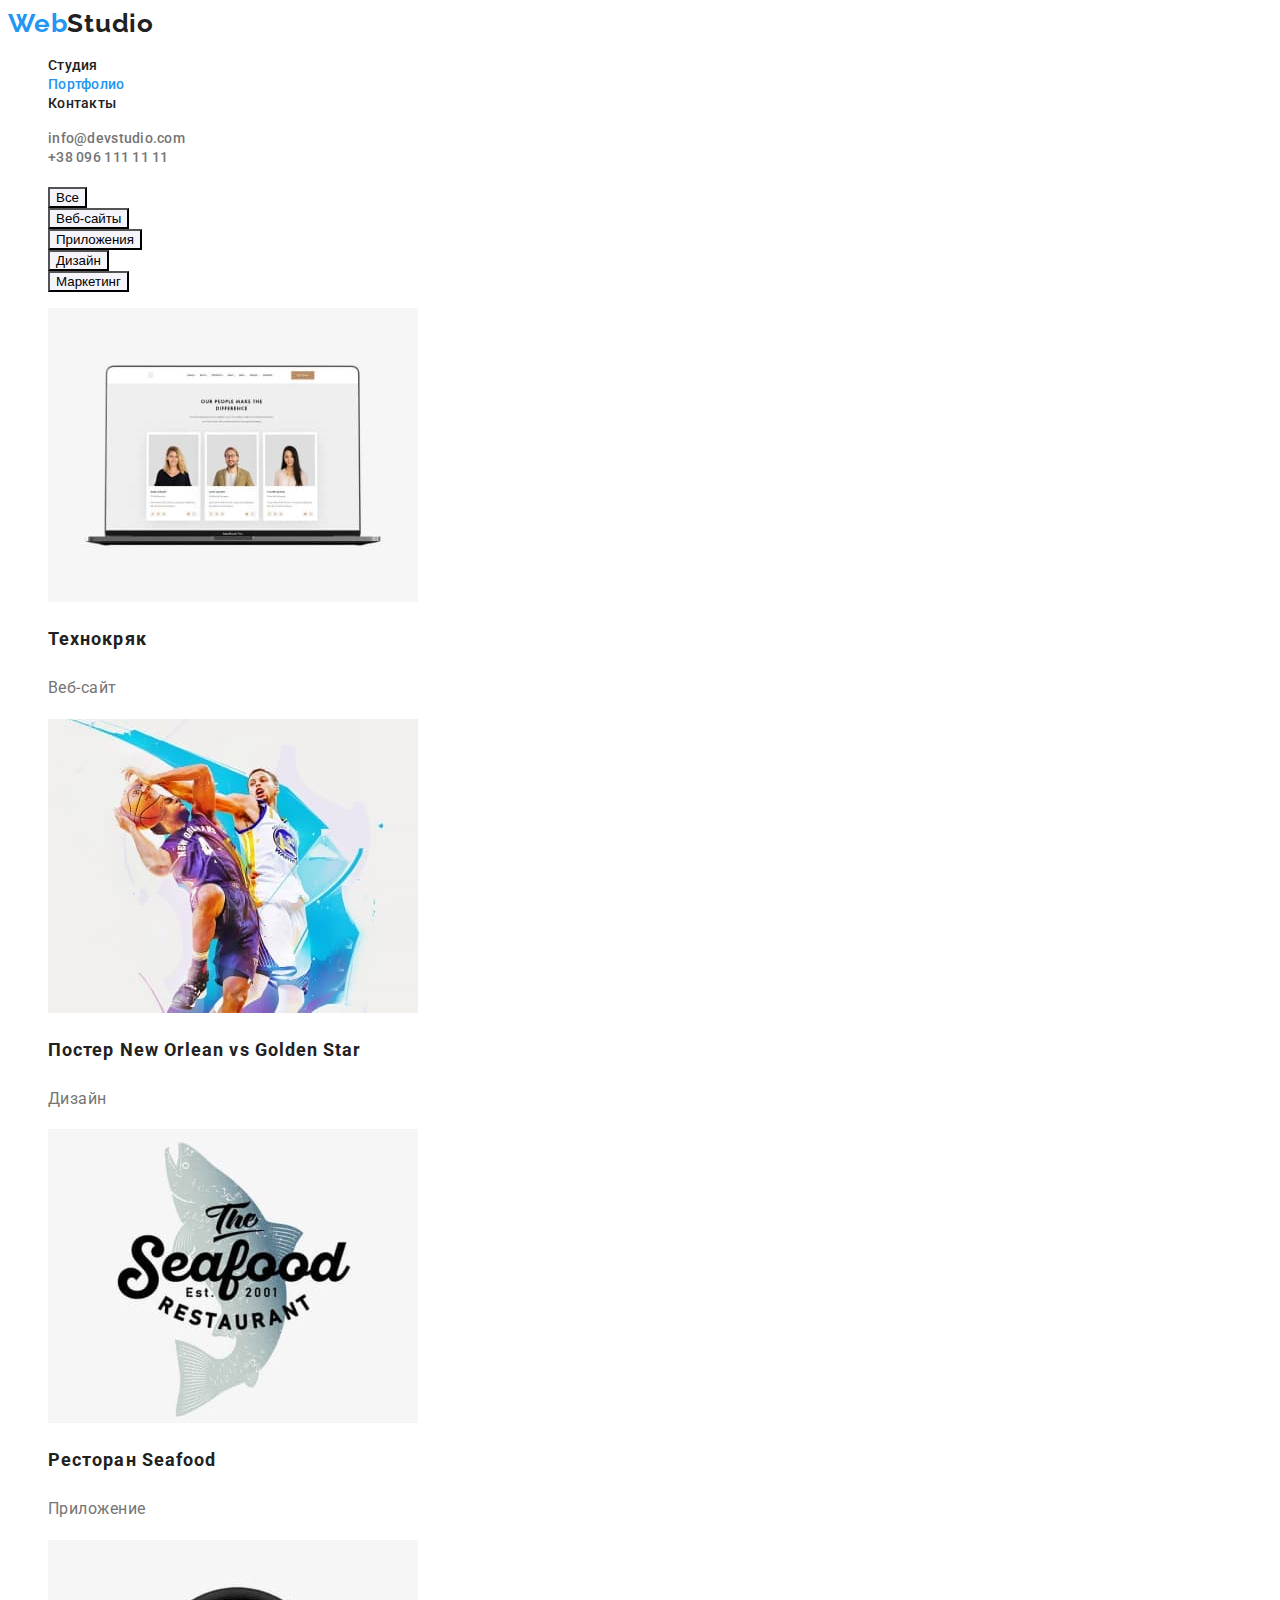
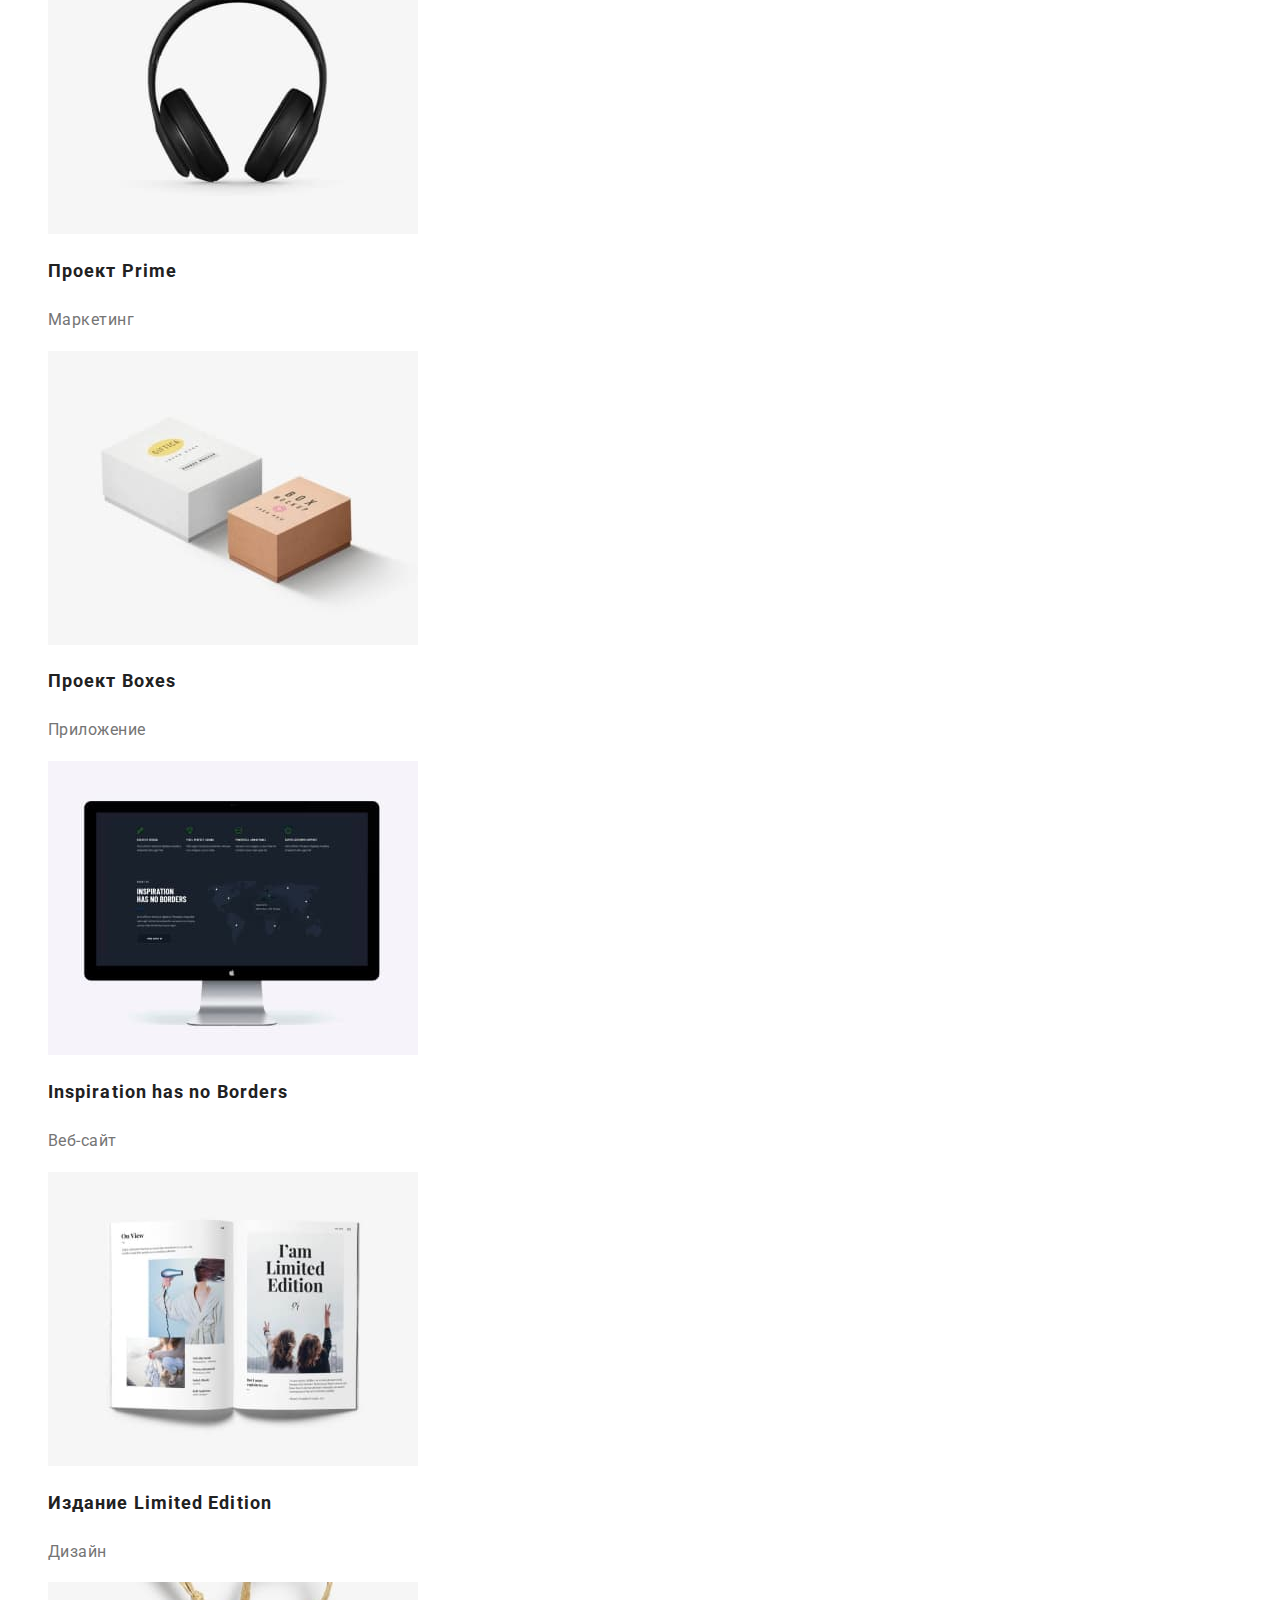
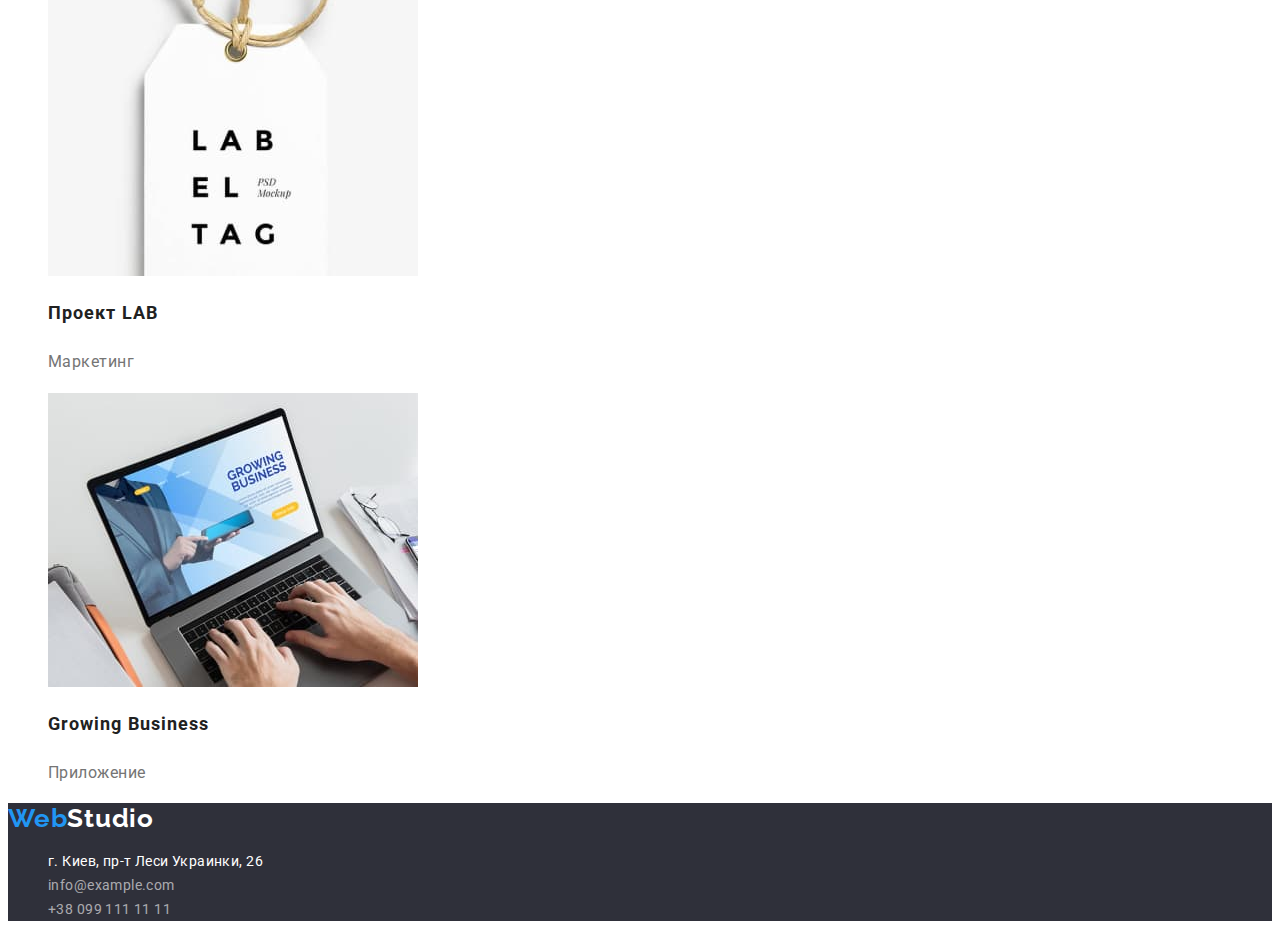
==== portfolio.html @ 6befe21d "1" ====
<!DOCTYPE html>
<html lang="ru">
  <head>
    <meta charset="UTF-8" />
    <meta http-equiv="X-UA-Compatible" content="IE=edge" />
    <meta name="viewport" content="width=device-width, initial-scale=1.0" />
    <link rel="preconnect" href="https://fonts.googleapis.com" />
    <link rel="preconnect" href="https://fonts.gstatic.com" crossorigin />
    <link
      href="https://fonts.googleapis.com/css2?family=Raleway:wght@700&family=Roboto:wght@400;500;700;900&display=swap"
      rel="stylesheet"
    />
    <title>WebStudio</title>
    <link rel="stylesheet" href="./CSS/styles.css "/>
    </head>
    <body>
    <!--Шапка-->
    <header class="header">
    <a class="header-logo" href="" lang="en">
    <span class="header-accent">Web</span>Studio</a>
    <nav class="header-nav">
    <ul class="header-list">
    <li class="heder-item">
    <a href="./index.html" class="header-link">Студия</a>
    </li>
    <li class="heder-item">
    <a href="" class="header-link current">Портфолио</a>
    </li>
    <li class="heder-item">
    <a href="" class="header-link">Контакты</a>
    </li>
    </ul>
    </nav>
    <ul class="header-list-contact">
    <li class="header-item-contact">
    <a class="heder-mail" href="mailto:info@devstudio.com">info@devstudio.com</a>
    </li>
    <li class="header-item-contact">
    <a class="header-tel" href="tel:+380961111111">+38 096 111 11 11</a>
    </li>
    </ul>
    </header>
    <main>
      <!--section портфолио-->
    <section class="filter">
    <h1 class="hidden"></h1>
    <ul class="filter-list">
    <li class="filte-item">
    <button type="button" class="filter-btn">Все</button>
    </li>
    <li class="filte-item">
    <button type="button" class="filter-btn">Веб-сайты</button>
    </li>
    <li class="filter-item">
    <button type="button" class="filter-btn">Приложения</button>
    </li>
    <li class="filte-item">
    <button type="button" class="filter-btn">Дизайн</button>
    </li>
    <li class="filte-item">
    <button type="button" class="filter-btn">Маркетинг</button>
    </li>
    </ul>
    <ul class="portfolio-list">
    <li class="portfolio-item">
    <img
        src="./images/img.1.jpg"
        alt="настройка сайта"
        width="370"
        height="294"/>
    <h2 class="portfolio-title">Технокряк</h2>
    <p class="portfolio-text">Веб-сайт</p>
    </li>
    <li class="portfolio-item">
    <img
        src="./images/img.2.jpg"
        alt="настройка сайта"
        width="370"
        height="294"/>
    <h2 class="portfolio-title">Постер New Orlean vs Golden Star</h2>
    <p class="portfolio-text">Дизайн</p>
    </li>
    <li class="portfolio-item">
    <img
        src="./images/img.3.jpg"
        alt="настройка сайта"
        width="370"
        height="294"/>
    <h2 class="portfolio-title">Ресторан Seafood</h2>
    <p class="portfolio-text">Приложение</p>
    </li>
    <li class="portfolio-item">
    <img
        src="./images/img.4.jpg"
        alt="настройка сайта"
        width="370"
        height="294"/>
    <h2 class="portfolio-title">Проект Prime</h2>
    <p class="portfolio-text">Маркетинг</p>
    </li>
    <li class="portfolio-item">
    <img
        src="./images/img.5.jpg"
        alt="настройка сайта"
        width="370"
        height="294"/>
    <h2 class="portfolio-title">Проект Boxes</h2>
    <p class="portfolio-text">Приложение</p>
    </li>
    <li class="portfolio-item">
    <img
        src="./images/img.6.jpg"
        alt="настройка сайта"
        width="370"
        height="294"/>
    <h2 class="portfolio-title">Inspiration has no Borders</h2>
    <p class="portfolio-text">Веб-сайт</p>
    </li>
    <li class="portfolio-item">
    <img
        src="./images/img.7.jpg"
        alt="настройка сайта"
        width="370"
        height="294"/>
    <h2 class="portfolio-title">Издание Limited Edition</h2>
    <p class="portfolio-text">Дизайн</p>
    </li>
    <li class="portfolio-item">
    <img
        src="./images/img.8.jpg"
        alt="настройка сайта"
        width="370"
        height="294"/>
    <h2 class="portfolio-title">Проект LAB</h2>
    <p class="portfolio-text">Маркетинг</p>
    </li>
    <li class="portfolio-item">
    <img
        src="./images/img.9.jpg"
        alt="настройка сайта"
        width="370"
        height="294"/>
    <h2 class="portfolio-title">Growing Business</h2>
    <p class="portfolio-text">Приложение</p>
    </li>
    </ul>
    </section>
    </main>
    <!--адрес-->
    <footer class="footer">
    <a class="footer-logo" href="" lang="en">
    <span class="footer-accent">Web</span>Studio</a>
    <address class="address">
    <ul class="address-list">
    <li class="address-item">
    <a class="address-maps" href="https://goo.gl/maps/qdyA5LfLvFDguQMc7">г. Киев, пр-т Леси Украинки, 26</a>
    </li>
    <li class="address-item">
    <a class="address-mail" href="mailto:info@example.com">info@example.com</a>
    </li>
    <li class="address-item">
    <a class="address-tel" href="tel:+380991111111">+38 099 111 11 11</a>
    </li>
    </ul>
    </address>
    </footer>
    </body>
    </html>
---- CSS/styles.css ----
:root {
 --firste-title-color: #212121;
 --second-title-color: #757575;
 --other-color: #FFFFFF;
 --accent-color: #2196F3;
 }
 body{
 color: var(--firste-title-color);
font-family: 'Roboto', sans-serif; 
}
.header-list{
list-style: none;
}
.header{
 background-color: var(--other-color);
}
.header-accent{
color: var(--accent-color);
}
.header-logo{   
text-decoration: none;   
font-family:'Raleway';
font-weight: 700;
font-size: 26px;
line-height:1.19 ;
letter-spacing: 0.03em; 
color: var(--firste-title-color);
}
.header-link {
text-decoration: none;  
font-weight: 500;
font-size: 14px;
line-height: 1.14;
letter-spacing: 0.02em;
color: var(--firste-title-color)
}
.header-link:hover,
.header-link:focus{
color: var(--accent-color)
}
.current{
 color: var(--accent-color)
}
.header-list-contact{
list-style: none;
}

.heder-mail:hover,
.heder-mail:focus{
 color: var(--accent-color)
}

.heder-mail{
list-style: none;
text-decoration: none;
font-weight: 500;
font-size: 14px;
line-height: 1.14;
letter-spacing: 0.02em;
color: var(--second-title-color)
}

.header-tel:hover,
.header-tel:focus{
 color:var(--accent-color)
}

.header-tel{
text-decoration: none; 
font-weight: 500;
font-size: 14px;
line-height: 1.14;
letter-spacing: 0.02em;
color: var(--second-title-color)
}

.hero{
background: #2F303A;
}

.hero-title{
font-weight: 900;
font-size: 44px;
line-height: 1.36;
letter-spacing: 0.06em;
text-align: center;
color: var(--other-color)
}
 
.hero-btn{
 cursor: pointer;
 background: var(--accent-color);
 font-weight: 700;
 font-size: 16px;
 line-height: 1.87;
 letter-spacing: 0.06em;
 color: var(--other-color)
}

.features-list{
 list-style: none;
}

.features-subtitle{  
 font-weight: 700;
 font-size: 14px;
 line-height: 1.14;
 letter-spacing: 0.03em;
 color: var(--firste-title-color)
}

.features-text{
font-size: 14px;
line-height: 1.7;
letter-spacing: 0.03em;
color: var(--second-title-color) 
}

.services-list{
list-style: none;  
}

.services-title{
font-weight: 700;
font-size: 36px;
line-height: 1.16;
letter-spacing: 0.03em;
color: var(--firste-title-color)  
}

.personnel-list{
list-style: none;
}
.personnel{
background-color: var(--other-color);
border: solid var(--border-color);
border-width: 0 0 1px 0;
margin-right: auto;
margin-left: auto;
}
   
.personnel-title{
font-weight: 700;
font-size: 36px;
line-height: 1.16;
letter-spacing: 0.03em;
text-align: center;
color: var(--firste-title-color)
    
}
.personnel-subtitle{
font-weight: 500;
font-size: 16px;
line-height: 1.18;
letter-spacing: 0.03em;
text-align: center;
color: var(--firste-title-color)
    
}
.personnel-text{
font-size: 16px;
line-height: 1.18;
letter-spacing: 0.03em;
text-align: center;
color: var(--second-title-color)
}

.filter-list{
list-style: none;
}
 
.filter-link{  
font-weight: 500;
font-size: 16px;
line-height: 1.6;
letter-spacing: 0.03em;
text-align: center;
color: var(--firste-title-color)
}

.filter-btn{
background-color:#F5F4FA ;
cursor: pointer;
}

.filter-btn:hover,
.filter-btn:focus{
background-color: var(--accent-color);
color:#F5F4FA
}

.portfolio-list{
list-style: none;  
}

.portfolio-title{
font-weight: 700;
font-size: 18px;
line-height: 2;
letter-spacing: 0.06em;
color: var(--firste-title-color)  
}

.portfolio-text{
 font-size: 16px;
 line-height: 1.85;
 letter-spacing: 0.03em;
 color: var(--second-title-color)
}

.footer{
background-color: #2F303A;
}

.footer-logo{
text-decoration: none;
font-family:'Raleway';
font-weight: 700;
font-size: 26px;
line-height:1.19 ;
letter-spacing:0.03em; 
color: var(--other-color) ;
}

.footer-accent{
color: var(--accent-color);
}

.address{
font-style: normal;
}
.address-list{
list-style: none;
}
.address-maps{
text-decoration: none;
font-size: 14px;
line-height: 1.7;
letter-spacing: 0.03em;
color: var(--other-color)
}
.address-maps:hover,
.address-maps:focus {
color: var(--accent-color)
}
.address-mail{
text-decoration: none;
font-size: 14px;
line-height: 1.7;
letter-spacing: 0.03em;
color: #FFFFFF99;
}
.address-mail:hover,
.address-mail:focus {
color: var(--accent-color)
}
.address-tel:hover,
.address-tel:focus {
color: var(--accent-color)
}
.address-tel{
text-decoration: none;
font-size: 14px;
line-height: 1.7;
letter-spacing: 0.03em;
color: #FFFFFF99;
}
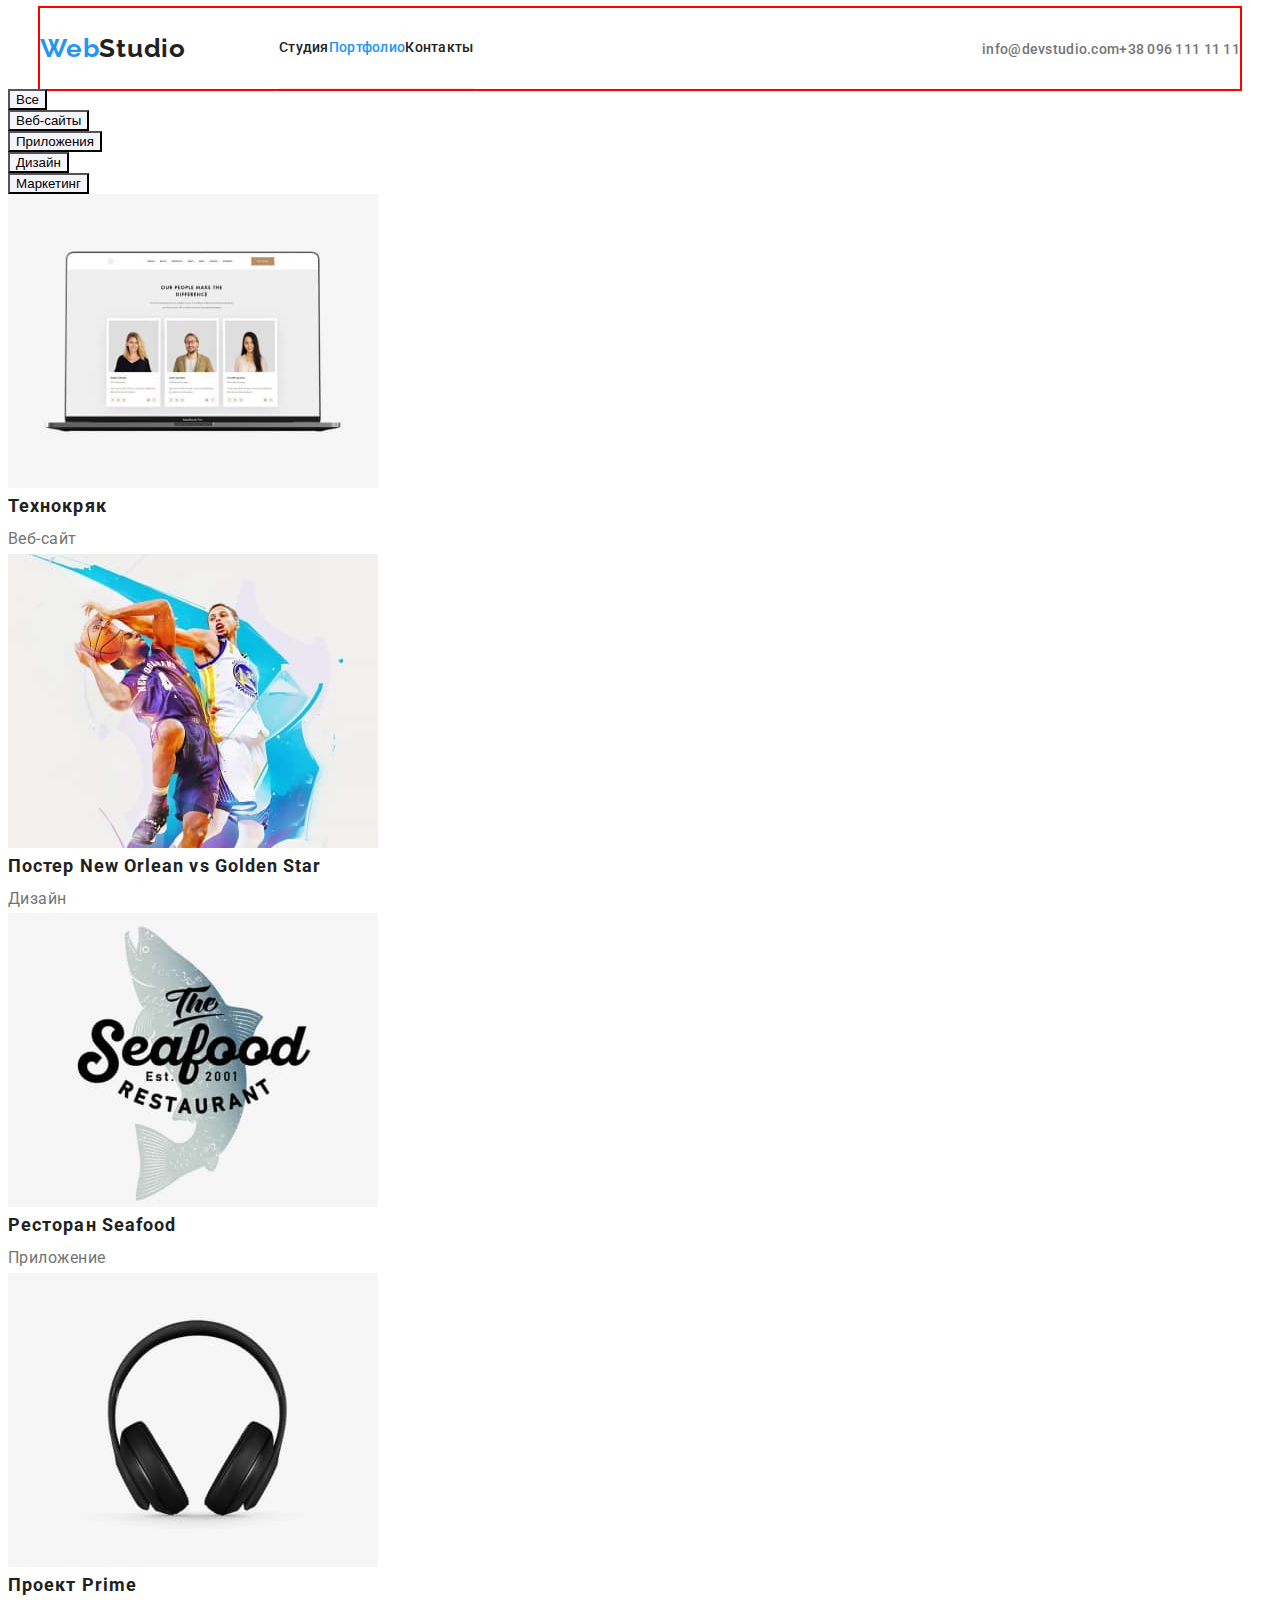
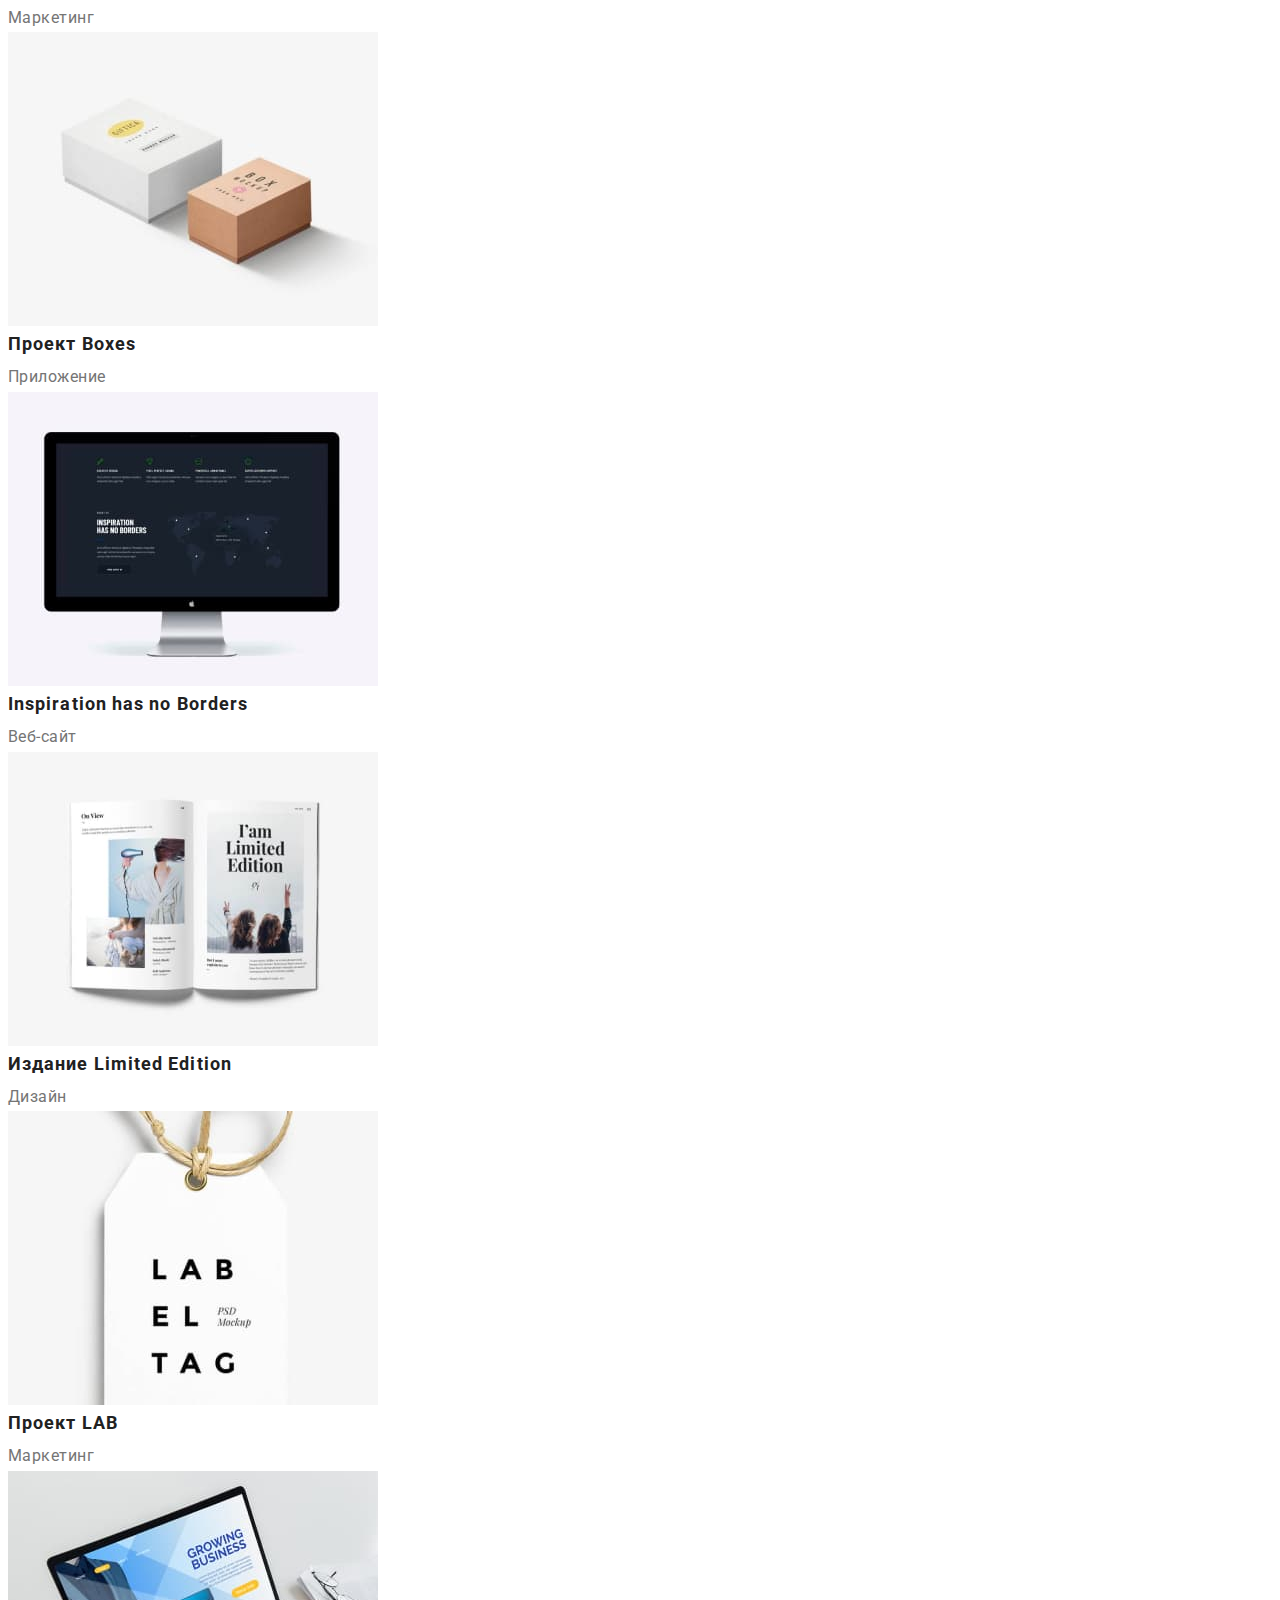
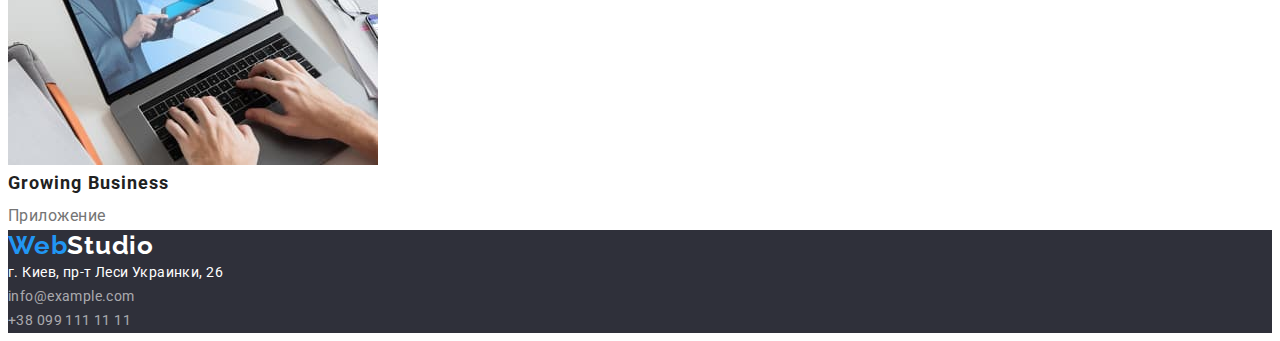
==== commit 17d1b7c4: "border" ====
--- a/portfolio.html
+++ b/portfolio.html
@@ -11,158 +11,186 @@
       rel="stylesheet"
     />
     <title>WebStudio</title>
-    <link rel="stylesheet" href="./CSS/styles.css "/>
-    </head>
-    <body>
+    <link
+      rel="stylesheet"
+      href="https://cdnjs.cloudflare.com/ajax/libs/modern-normalize/0.6.0/modern-normalize.min.css"
+      integrity="sha512-1bhKtVC+Rwemskiy3JPDT3u1PjW8B8oH7aFL+fS9Ju0DR/oAp3ttKPIlVWRMdEuhwZ6Lz3ds48hAwz7unUQXdA=="
+      crossorigin="anonymous"
+      referrerpolicy="no-referrer"
+    />
+    <link rel="stylesheet" href="./CSS/styles.css " />
+  </head>
+  <body>
     <!--Шапка-->
     <header class="header">
-    <a class="header-logo" href="" lang="en">
-    <span class="header-accent">Web</span>Studio</a>
-    <nav class="header-nav">
-    <ul class="header-list">
-    <li class="heder-item">
-    <a href="./index.html" class="header-link">Студия</a>
-    </li>
-    <li class="heder-item">
-    <a href="" class="header-link current">Портфолио</a>
-    </li>
-    <li class="heder-item">
-    <a href="" class="header-link">Контакты</a>
-    </li>
-    </ul>
-    </nav>
-    <ul class="header-list-contact">
-    <li class="header-item-contact">
-    <a class="heder-mail" href="mailto:info@devstudio.com">info@devstudio.com</a>
-    </li>
-    <li class="header-item-contact">
-    <a class="header-tel" href="tel:+380961111111">+38 096 111 11 11</a>
-    </li>
-    </ul>
+      <div class="container">
+        <a class="header-logo" href="" lang="en">
+          <span class="header-accent">Web</span>Studio</a
+        >
+        <nav class="header-nav">
+          <ul class="header-list">
+            <li class="heder-item">
+              <a href="./index.html" class="header-link">Студия</a>
+            </li>
+            <li class="heder-item">
+              <a href="" class="header-link current">Портфолио</a>
+            </li>
+            <li class="heder-item">
+              <a href="" class="header-link">Контакты</a>
+            </li>
+          </ul>
+        </nav>
+        <ul class="header-list-contact">
+          <li class="header-item-contact">
+            <a class="heder-mail" href="mailto:info@devstudio.com"
+              >info@devstudio.com</a
+            >
+          </li>
+          <li class="header-item-contact">
+            <a class="header-tel" href="tel:+380961111111">+38 096 111 11 11</a>
+          </li>
+        </ul>
+      </div>
     </header>
     <main>
-      <!--section портфолио-->
-    <section class="filter">
-    <h1 class="hidden"></h1>
-    <ul class="filter-list">
-    <li class="filte-item">
-    <button type="button" class="filter-btn">Все</button>
-    </li>
-    <li class="filte-item">
-    <button type="button" class="filter-btn">Веб-сайты</button>
-    </li>
-    <li class="filter-item">
-    <button type="button" class="filter-btn">Приложения</button>
-    </li>
-    <li class="filte-item">
-    <button type="button" class="filter-btn">Дизайн</button>
-    </li>
-    <li class="filte-item">
-    <button type="button" class="filter-btn">Маркетинг</button>
-    </li>
-    </ul>
-    <ul class="portfolio-list">
-    <li class="portfolio-item">
-    <img
-        src="./images/img.1.jpg"
-        alt="настройка сайта"
-        width="370"
-        height="294"/>
-    <h2 class="portfolio-title">Технокряк</h2>
-    <p class="portfolio-text">Веб-сайт</p>
-    </li>
-    <li class="portfolio-item">
-    <img
-        src="./images/img.2.jpg"
-        alt="настройка сайта"
-        width="370"
-        height="294"/>
-    <h2 class="portfolio-title">Постер New Orlean vs Golden Star</h2>
-    <p class="portfolio-text">Дизайн</p>
-    </li>
-    <li class="portfolio-item">
-    <img
-        src="./images/img.3.jpg"
-        alt="настройка сайта"
-        width="370"
-        height="294"/>
-    <h2 class="portfolio-title">Ресторан Seafood</h2>
-    <p class="portfolio-text">Приложение</p>
-    </li>
-    <li class="portfolio-item">
-    <img
-        src="./images/img.4.jpg"
-        alt="настройка сайта"
-        width="370"
-        height="294"/>
-    <h2 class="portfolio-title">Проект Prime</h2>
-    <p class="portfolio-text">Маркетинг</p>
-    </li>
-    <li class="portfolio-item">
-    <img
-        src="./images/img.5.jpg"
-        alt="настройка сайта"
-        width="370"
-        height="294"/>
-    <h2 class="portfolio-title">Проект Boxes</h2>
-    <p class="portfolio-text">Приложение</p>
-    </li>
-    <li class="portfolio-item">
-    <img
-        src="./images/img.6.jpg"
-        alt="настройка сайта"
-        width="370"
-        height="294"/>
-    <h2 class="portfolio-title">Inspiration has no Borders</h2>
-    <p class="portfolio-text">Веб-сайт</p>
-    </li>
-    <li class="portfolio-item">
-    <img
-        src="./images/img.7.jpg"
-        alt="настройка сайта"
-        width="370"
-        height="294"/>
-    <h2 class="portfolio-title">Издание Limited Edition</h2>
-    <p class="portfolio-text">Дизайн</p>
-    </li>
-    <li class="portfolio-item">
-    <img
-        src="./images/img.8.jpg"
-        alt="настройка сайта"
-        width="370"
-        height="294"/>
-    <h2 class="portfolio-title">Проект LAB</h2>
-    <p class="portfolio-text">Маркетинг</p>
-    </li>
-    <li class="portfolio-item">
-    <img
-        src="./images/img.9.jpg"
-        alt="настройка сайта"
-        width="370"
-        height="294"/>
-    <h2 class="portfolio-title">Growing Business</h2>
-    <p class="portfolio-text">Приложение</p>
-    </li>
-    </ul>
-    </section>
+      <!----філтр---->
+      <section class="filter">
+        <h1 class="hidden"></h1>
+        <ul class="filter-list">
+          <li class="filte-item">
+            <button type="button" class="filter-btn">Все</button>
+          </li>
+          <li class="filte-item">
+            <button type="button" class="filter-btn">Веб-сайты</button>
+          </li>
+          <li class="filter-item">
+            <button type="button" class="filter-btn">Приложения</button>
+          </li>
+          <li class="filte-item">
+            <button type="button" class="filter-btn">Дизайн</button>
+          </li>
+          <li class="filte-item">
+            <button type="button" class="filter-btn">Маркетинг</button>
+          </li>
+        </ul>
+        <ul class="portfolio-list">
+          <li class="portfolio-item">
+            <img
+              src="./images/img.1.jpg"
+              alt="настройка сайта"
+              width="370"
+              height="294"
+            />
+            <h2 class="portfolio-title">Технокряк</h2>
+            <p class="portfolio-text">Веб-сайт</p>
+          </li>
+          <li class="portfolio-item">
+            <img
+              src="./images/img.2.jpg"
+              alt="настройка сайта"
+              width="370"
+              height="294"
+            />
+            <h2 class="portfolio-title">Постер New Orlean vs Golden Star</h2>
+            <p class="portfolio-text">Дизайн</p>
+          </li>
+          <li class="portfolio-item">
+            <img
+              src="./images/img.3.jpg"
+              alt="настройка сайта"
+              width="370"
+              height="294"
+            />
+            <h2 class="portfolio-title">Ресторан Seafood</h2>
+            <p class="portfolio-text">Приложение</p>
+          </li>
+          <li class="portfolio-item">
+            <img
+              src="./images/img.4.jpg"
+              alt="настройка сайта"
+              width="370"
+              height="294"
+            />
+            <h2 class="portfolio-title">Проект Prime</h2>
+            <p class="portfolio-text">Маркетинг</p>
+          </li>
+          <li class="portfolio-item">
+            <img
+              src="./images/img.5.jpg"
+              alt="настройка сайта"
+              width="370"
+              height="294"
+            />
+            <h2 class="portfolio-title">Проект Boxes</h2>
+            <p class="portfolio-text">Приложение</p>
+          </li>
+          <li class="portfolio-item">
+            <img
+              src="./images/img.6.jpg"
+              alt="настройка сайта"
+              width="370"
+              height="294"
+            />
+            <h2 class="portfolio-title">Inspiration has no Borders</h2>
+            <p class="portfolio-text">Веб-сайт</p>
+          </li>
+          <li class="portfolio-item">
+            <img
+              src="./images/img.7.jpg"
+              alt="настройка сайта"
+              width="370"
+              height="294"
+            />
+            <h2 class="portfolio-title">Издание Limited Edition</h2>
+            <p class="portfolio-text">Дизайн</p>
+          </li>
+          <li class="portfolio-item">
+            <img
+              src="./images/img.8.jpg"
+              alt="настройка сайта"
+              width="370"
+              height="294"
+            />
+            <h2 class="portfolio-title">Проект LAB</h2>
+            <p class="portfolio-text">Маркетинг</p>
+          </li>
+          <li class="portfolio-item">
+            <img
+              src="./images/img.9.jpg"
+              alt="настройка сайта"
+              width="370"
+              height="294"
+            />
+            <h2 class="portfolio-title">Growing Business</h2>
+            <p class="portfolio-text">Приложение</p>
+          </li>
+        </ul>
+      </section>
     </main>
     <!--адрес-->
     <footer class="footer">
-    <a class="footer-logo" href="" lang="en">
-    <span class="footer-accent">Web</span>Studio</a>
-    <address class="address">
-    <ul class="address-list">
-    <li class="address-item">
-    <a class="address-maps" href="https://goo.gl/maps/qdyA5LfLvFDguQMc7">г. Киев, пр-т Леси Украинки, 26</a>
-    </li>
-    <li class="address-item">
-    <a class="address-mail" href="mailto:info@example.com">info@example.com</a>
-    </li>
-    <li class="address-item">
-    <a class="address-tel" href="tel:+380991111111">+38 099 111 11 11</a>
-    </li>
-    </ul>
-    </address>
+      <a class="footer-logo" href="" lang="en">
+        <span class="footer-accent">Web</span>Studio</a
+      >
+      <address class="address">
+        <ul class="address-list">
+          <li class="address-item">
+            <a class="address-maps" href="https://goo.gl/maps/qdyA5LfLvFDguQMc7"
+              >г. Киев, пр-т Леси Украинки, 26</a
+            >
+          </li>
+          <li class="address-item">
+            <a class="address-mail" href="mailto:info@example.com"
+              >info@example.com</a
+            >
+          </li>
+          <li class="address-item">
+            <a class="address-tel" href="tel:+380991111111"
+              >+38 099 111 11 11</a
+            >
+          </li>
+        </ul>
+      </address>
     </footer>
-    </body>
-    </html>
+  </body>
+</html>
--- a/CSS/styles.css
+++ b/CSS/styles.css
@@ -4,20 +4,60 @@
  --other-color: #FFFFFF;
  --accent-color: #2196F3;
  }
- body{
+
+html {
+    box-sizing: border-box;
+}
+*, *::before, *::after {
+    box-sizing: inherit;
+}
+p, h1, h2, h3, h4, h5, h6 {
+    margin: 0;
+}
+
+ul
+ {
+margin: 0;
+padding-left: 0;
+}
+img {
+display: block;
+max-width: 100%;
+height: auto;
+}
+
+ body {
+
  color: var(--firste-title-color);
 font-family: 'Roboto', sans-serif; 
 }
-.header-list{
-list-style: none;
-}
+
+.container {
+    display: block;
+    width: 1200px;
+    padding-left: 15px;
+    padding-right: 15px;
+    margin: 0 auto;
+    outline: 2px solid red;
+}
+/*---------шапка--------*/
+
+
 .header{
+display: flex;
  background-color: var(--other-color);
-}
+ padding-top: 0;
+ padding-bottom: 0;
+ align-items: center;
+}
+
 .header-accent{
 color: var(--accent-color);
 }
-.header-logo{   
+
+
+.header-logo{  
+    margin-right: 93px; 
 text-decoration: none;   
 font-family:'Raleway';
 font-weight: 700;
@@ -26,6 +66,42 @@
 letter-spacing: 0.03em; 
 color: var(--firste-title-color);
 }
+.header .container{
+display: flex;
+align-items: center;
+padding: 0;
+}
+
+.header-nav {
+    border-bottom: 1px solid #ececec;
+}
+
+.header-list ,.header-list-contact{
+    list-style: none;
+    display: flex;
+}
+
+.header-list .item :not(:last-child)
+{
+    margin-bottom: 50px;
+}
+
+
+.header-list .header-link{
+    display: block;
+    padding-top: 32px;
+    padding-bottom: 32px;
+}
+
+.header-list-contact .item :not(:last-child)
+{
+margin-bottom: 50px;
+}
+
+.header-list-contact{
+    margin-left: auto;
+}
+
 .header-link {
 text-decoration: none;  
 font-weight: 500;
@@ -34,16 +110,16 @@
 letter-spacing: 0.02em;
 color: var(--firste-title-color)
 }
+
 .header-link:hover,
 .header-link:focus{
 color: var(--accent-color)
 }
+
 .current{
  color: var(--accent-color)
 }
-.header-list-contact{
-list-style: none;
-}
+
 
 .heder-mail:hover,
 .heder-mail:focus{
@@ -73,60 +149,144 @@
 letter-spacing: 0.02em;
 color: var(--second-title-color)
 }
+/*-------герой------*/
 
 .hero{
+    display: block;
+    height: 600px;
+    width: 1600px;
+    margin:0 auto;
+text-align: center;
 background: #2F303A;
 }
 
+.hero-container {
+    display: block;
+    padding-top: 200px;
+    padding-bottom: 200px;
+    text-align: center;
+
+}
 .hero-title{
+  display: inline-block;
+  width: 696px;
+  height: 120px;
 font-weight: 900;
 font-size: 44px;
 line-height: 1.36;
 letter-spacing: 0.06em;
-text-align: center;
+text-transform: uppercase;
 color: var(--other-color)
 }
  
 .hero-btn{
+    display: block;
+    border-radius : 4px;
+    height: 50px;
+    width: 200px;
+    align-items: center;
+    text-align: center;
+    margin-top: 30px;
+    margin-left: auto;
+    margin-right: auto;
+
  cursor: pointer;
  background: var(--accent-color);
  font-weight: 700;
  font-size: 16px;
  line-height: 1.87;
  letter-spacing: 0.06em;
- color: var(--other-color)
+ color: var(--other-color);
+
+}
+
+/*--------особливості--------*/
+.hidden{
+    position: absolute;
+    white-space: nowrap;
+    white-space: absolute;
+    width: 1px;
+    height: 1px;
+    overflow: hidden;
+    border: 0;
+    padding: 0;
+    clip: rect(0 0 0 0);
+    margin: 1px;
+
+}
+.features-container {
+    display: flex;
+    padding-top: 94px;
+    padding-bottom: 94px;
 }
 
 .features-list{
  list-style: none;
-}
-
-.features-subtitle{  
+display: flex;
+}
+
+.features-item {
+    display: block;
+    width: 270px ;
+    height: 101px;
+    padding: 0;
+}
+.features-item :not(:last-child)
+{
+margin-right: 30px;
+}
+
+.features-subtitle{ 
+    margin: 10px; 
  font-weight: 700;
  font-size: 14px;
  line-height: 1.14;
  letter-spacing: 0.03em;
+text-transform: uppercase;
  color: var(--firste-title-color)
 }
 
 .features-text{
+font-weight: 400;
 font-size: 14px;
 line-height: 1.7;
 letter-spacing: 0.03em;
 color: var(--second-title-color) 
 }
+
+/*--------послуги------*/
 
 .services-list{
 list-style: none;  
 }
+.services-container{
+    display: block;
+   padding-top: 0;
+   padding-bottom: 94px;
+
+}
 
 .services-title{
+    display: block;
+    margin-bottom: 30px;
 font-weight: 700;
 font-size: 36px;
 line-height: 1.16;
 letter-spacing: 0.03em;
+text-align: center;
 color: var(--firste-title-color)  
 }
+.services {
+    display: flex;
+}
+.services-item {
+    width: 370px;
+}
+
+.services-item:not(:last-child) {
+    margin-right: 30px;
+}
+/*---------персонал----*/
 
 .personnel-list{
 list-style: none;
@@ -165,6 +325,8 @@
 color: var(--second-title-color)
 }
 
+/*-------фільтр----*/
+
 .filter-list{
 list-style: none;
 }
@@ -188,6 +350,7 @@
 background-color: var(--accent-color);
 color:#F5F4FA
 }
+/*--------портфоліо-----*/
 
 .portfolio-list{
 list-style: none;  
@@ -207,6 +370,7 @@
  letter-spacing: 0.03em;
  color: var(--second-title-color)
 }
+/*-------адреса-----*/
 
 .footer{
 background-color: #2F303A;
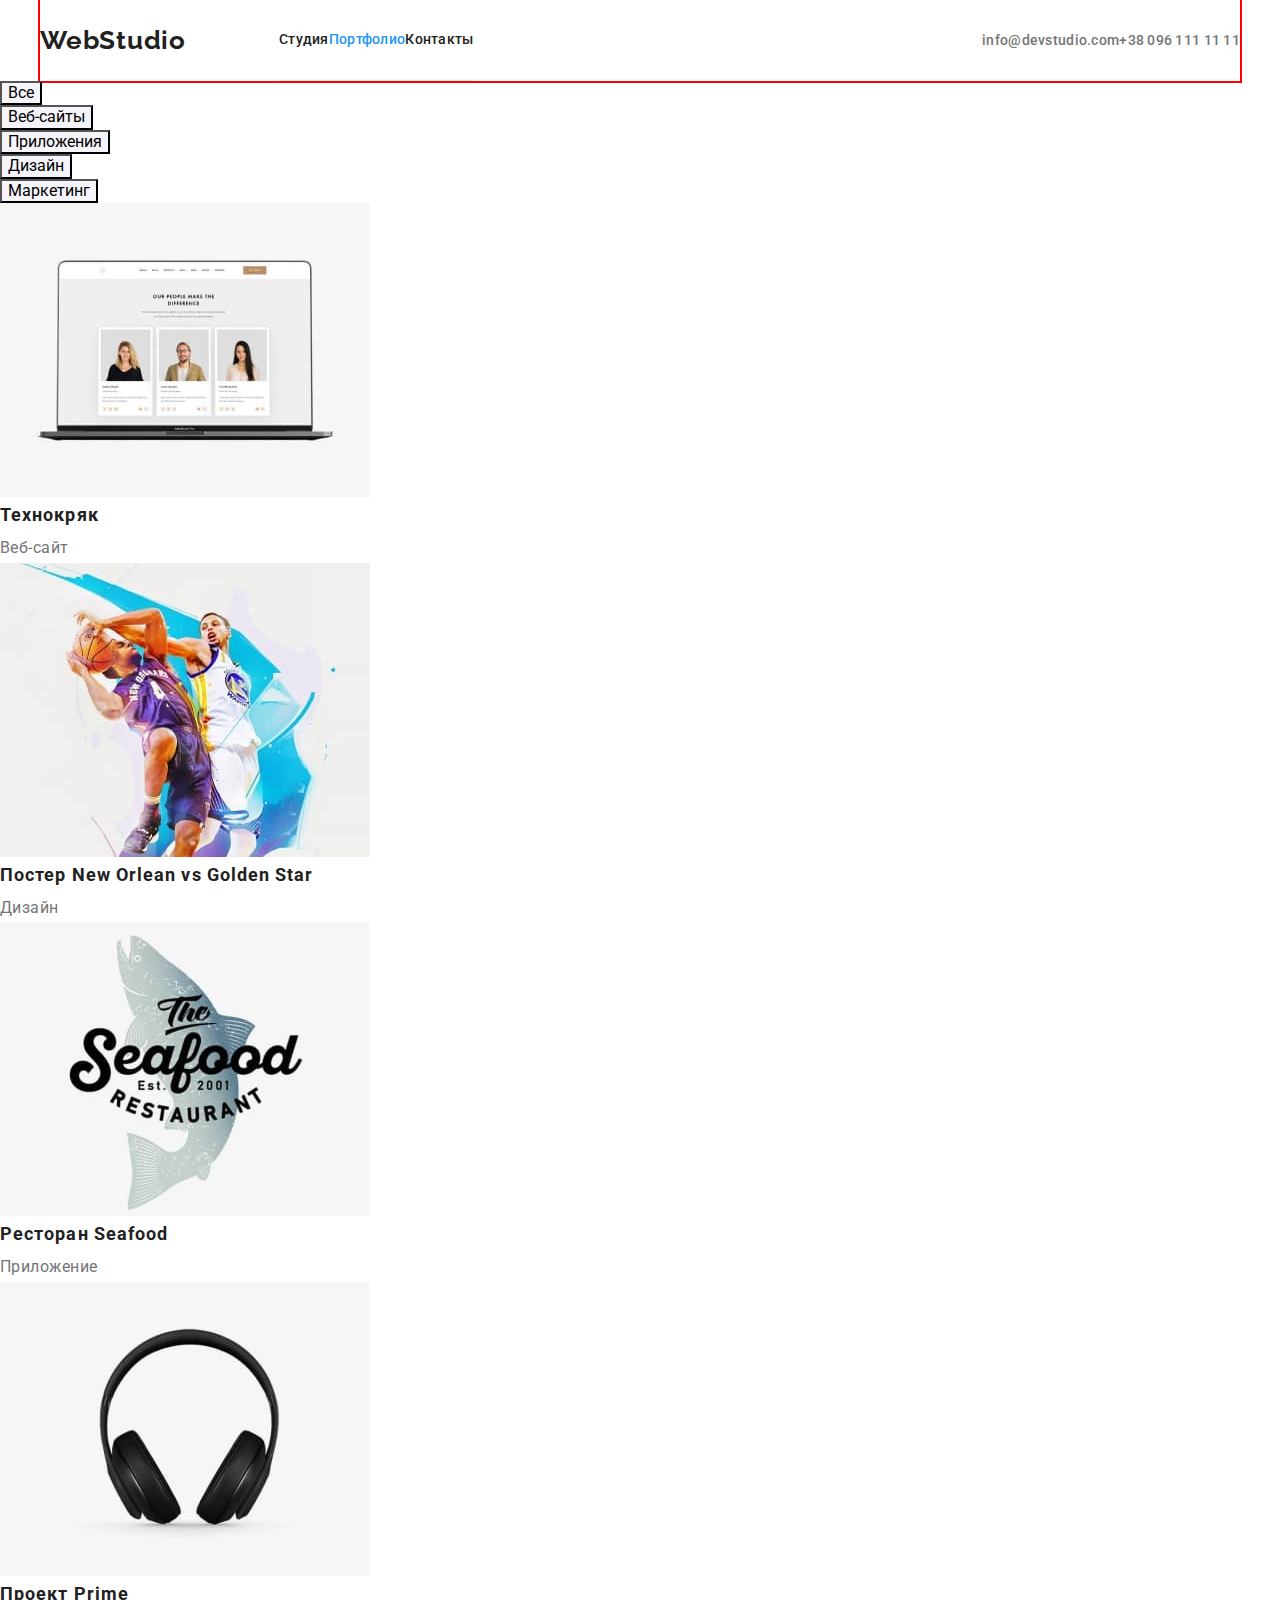
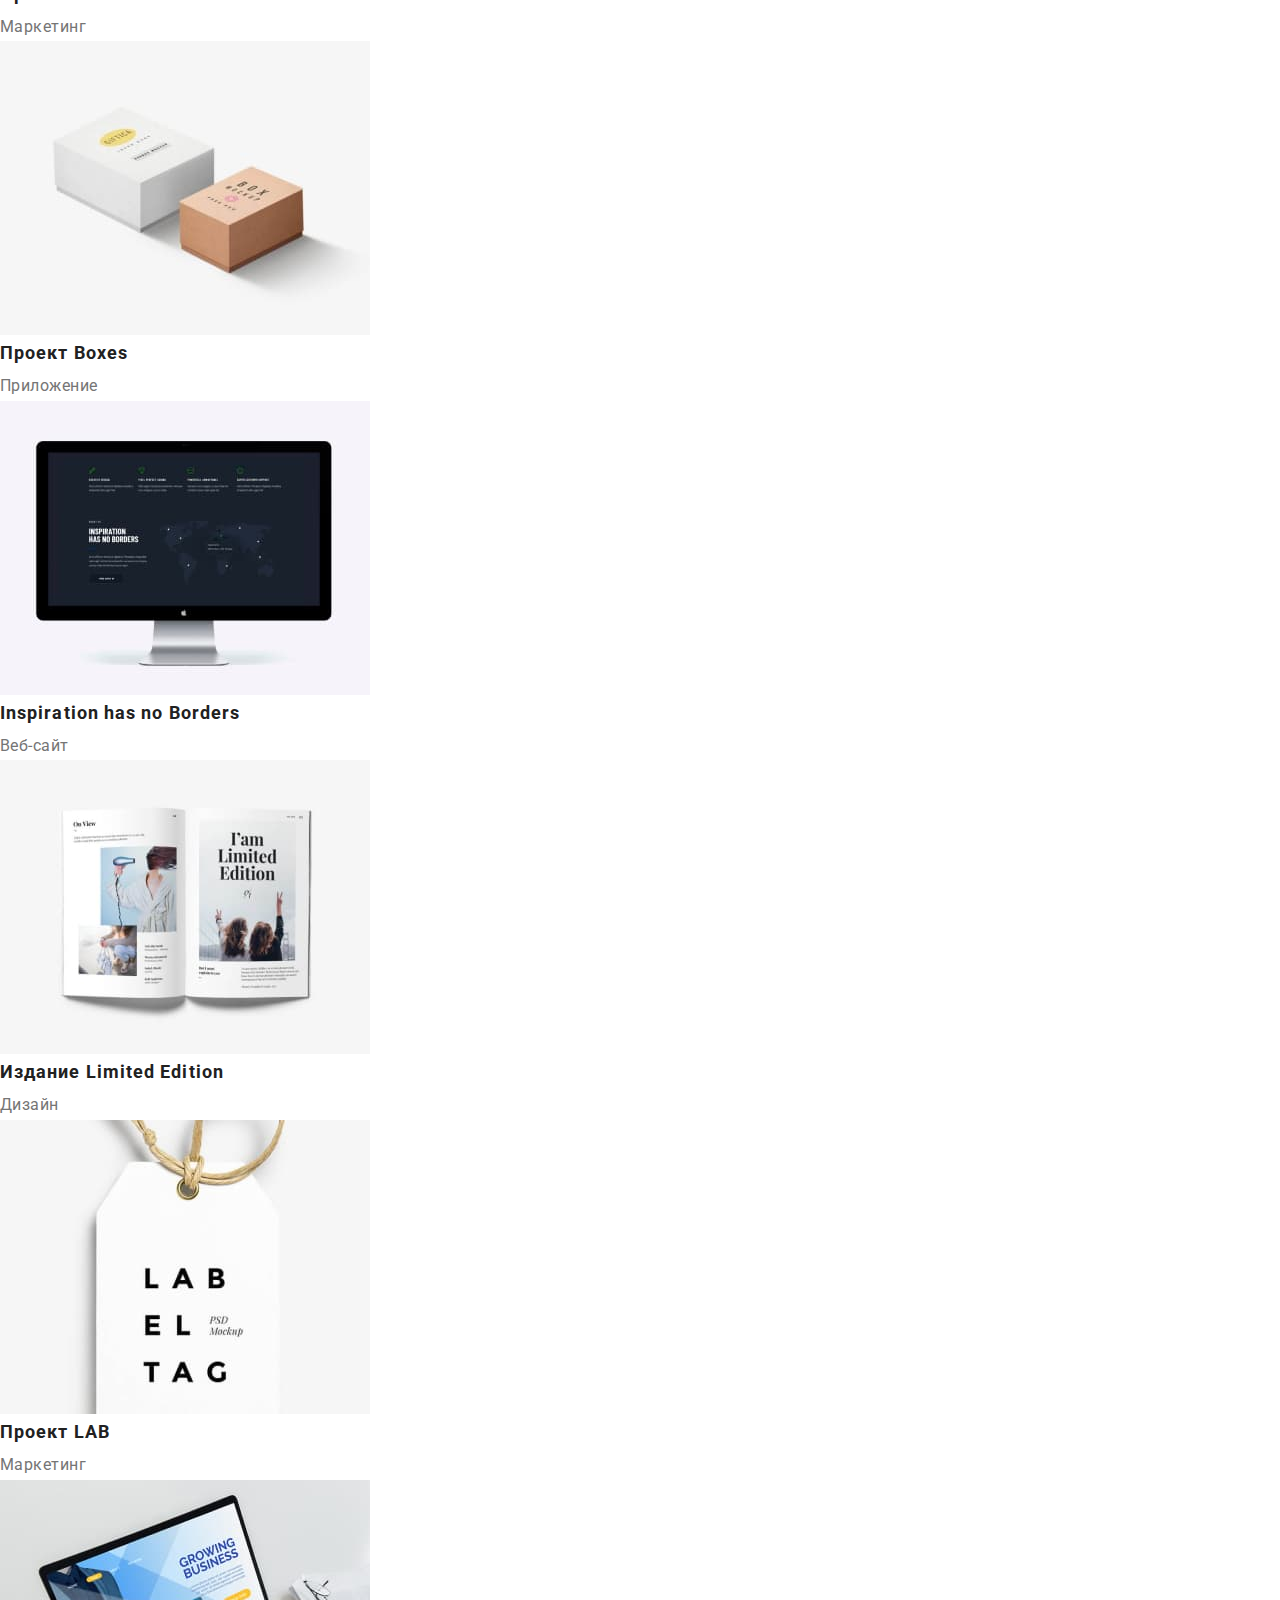
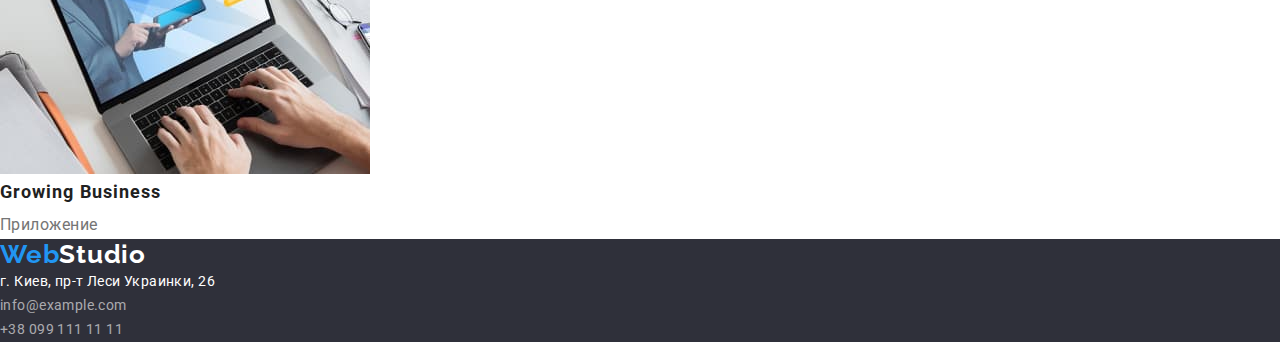
==== commit c5450897: "ok" ====
--- a/portfolio.html
+++ b/portfolio.html
@@ -14,9 +14,6 @@
     <link
       rel="stylesheet"
       href="https://cdnjs.cloudflare.com/ajax/libs/modern-normalize/0.6.0/modern-normalize.min.css"
-      integrity="sha512-1bhKtVC+Rwemskiy3JPDT3u1PjW8B8oH7aFL+fS9Ju0DR/oAp3ttKPIlVWRMdEuhwZ6Lz3ds48hAwz7unUQXdA=="
-      crossorigin="anonymous"
-      referrerpolicy="no-referrer"
     />
     <link rel="stylesheet" href="./CSS/styles.css " />
   </head>
@@ -24,8 +21,8 @@
     <!--Шапка-->
     <header class="header">
       <div class="container">
-        <a class="header-logo" href="" lang="en">
-          <span class="header-accent">Web</span>Studio</a
+        <a href="/" lang="en" class="header-logo link"
+          ><span class="accent-text">Web</span>Studio</a
         >
         <nav class="header-nav">
           <ul class="header-list">
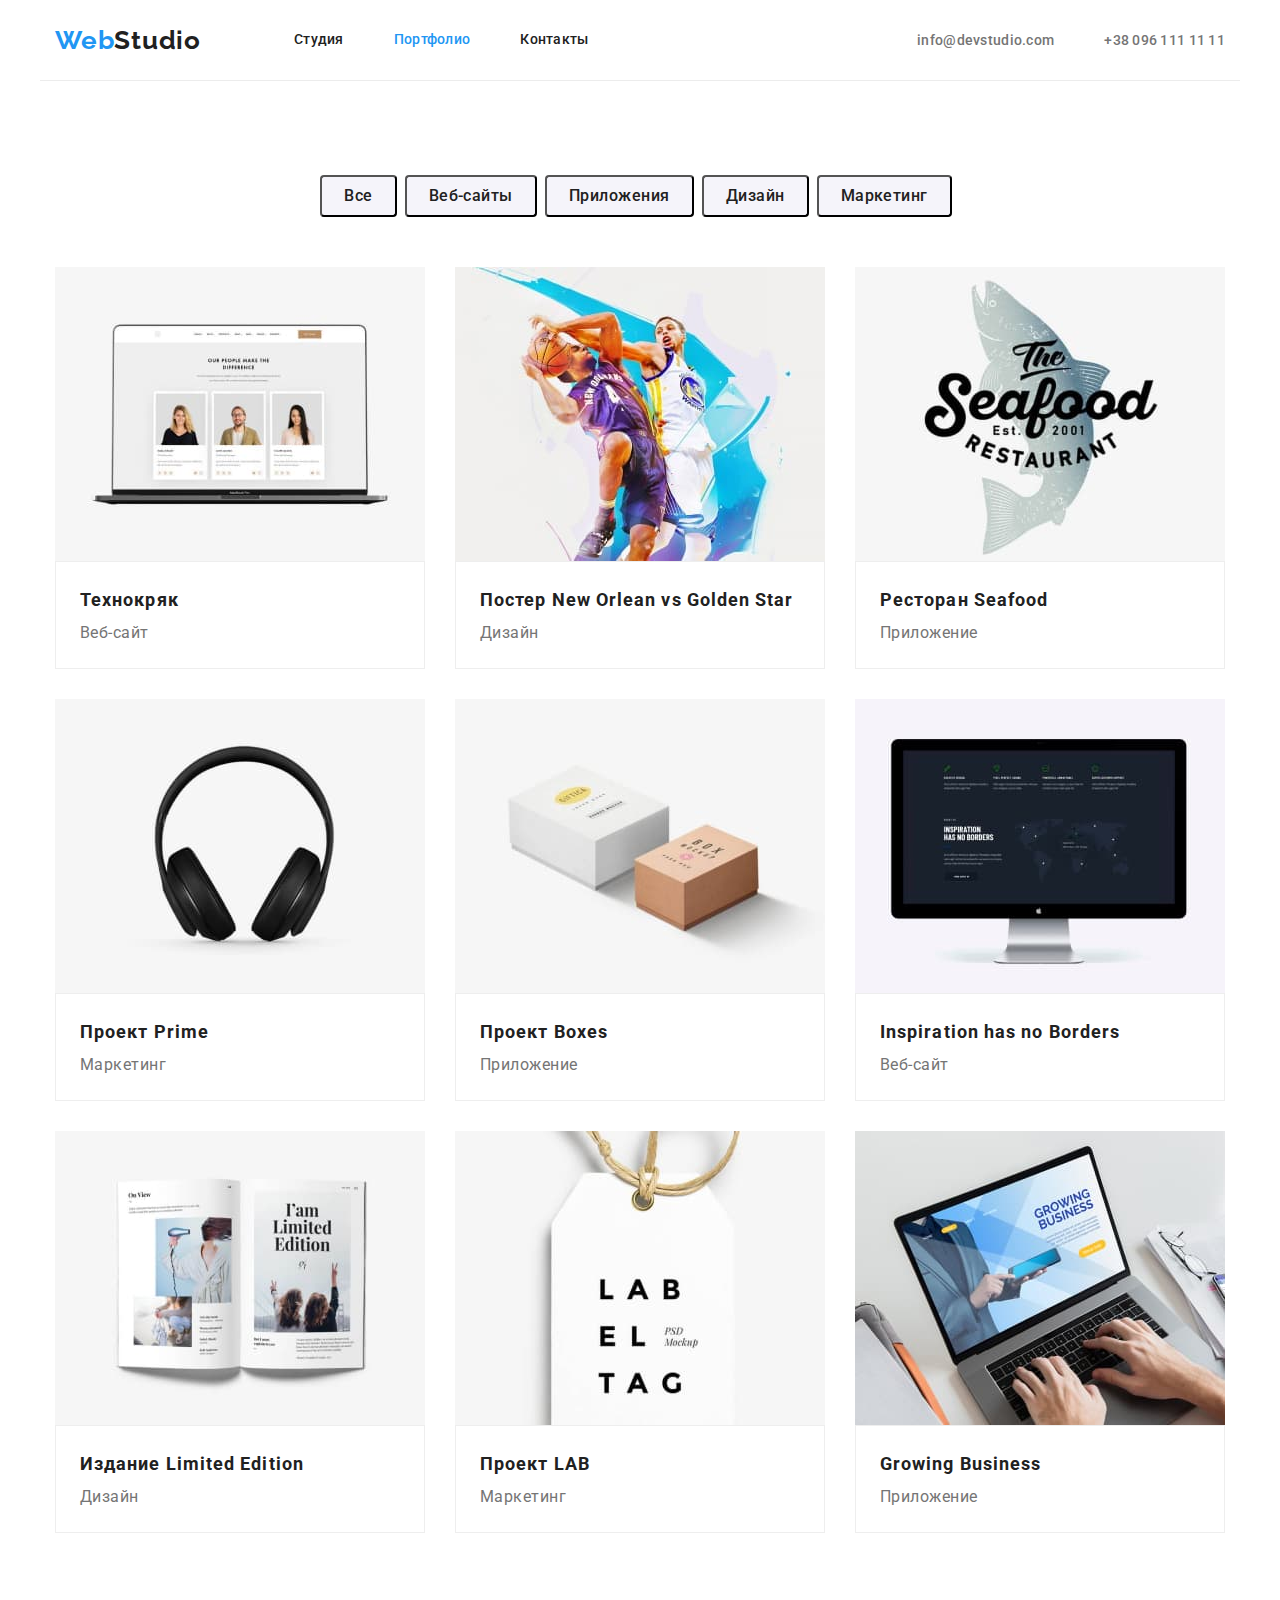
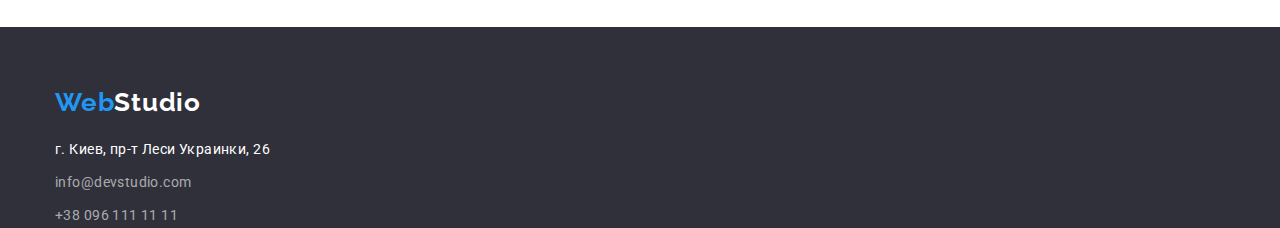
==== commit 9cabc96e: "changes" ====
--- a/portfolio.html
+++ b/portfolio.html
@@ -20,174 +20,176 @@
   <body>
     <!--Шапка-->
     <header class="header">
-      <div class="container">
-        <a href="/" lang="en" class="header-logo link"
-          ><span class="accent-text">Web</span>Studio</a
-        >
-        <nav class="header-nav">
-          <ul class="header-list">
-            <li class="heder-item">
-              <a href="./index.html" class="header-link">Студия</a>
-            </li>
-            <li class="heder-item">
-              <a href="" class="header-link current">Портфолио</a>
-            </li>
-            <li class="heder-item">
-              <a href="" class="header-link">Контакты</a>
-            </li>
-          </ul>
-        </nav>
-        <ul class="header-list-contact">
-          <li class="header-item-contact">
-            <a class="heder-mail" href="mailto:info@devstudio.com"
-              >info@devstudio.com</a
-            >
-          </li>
-          <li class="header-item-contact">
-            <a class="header-tel" href="tel:+380961111111">+38 096 111 11 11</a>
-          </li>
+    <div class="container header-nav">
+    <a href="/" lang="en" class="header-logo link"><span class="accent-text">Web</span>Studio</a>
+    <nav> 
+      <ul class="list nav-list">
+        <li class="item"><a href="./index.html" class="link header-link">Студия</a></li>
+        <li class="item"><a href="" class="link header-link current">Портфолио</a></li>
+        <li class="item"><a href="" class="link header-link">Контакты</a></li>
+      </ul>
+    </nav>
+
+    <ul class="list contact-list">
+      <li class="item"><a href="mailto:info@devstudio.com" class="link tel-link">info@devstudio.com</a></lшi>
+      <li class="item"><a href="tel:+380961111111" class="link tel-link">+38 096 111 11 11</a></li>
+    </ul>
+  </div>
+  </header>
+
+
+    <main>
+ 
+    <!-- Projects section -->
+    <section class="portfolio-section">
+            
+      <h2 class="visually-hidden">Projects</h2>  
+      
+      <div class="container buttons-container">
+        <ul class="list buttons-list">
+            <li><button type="button" class="btn filter-button">Все</button></li>
+            <li><button type="button" class="btn filter-button">Веб-сайты</button></li>
+            <li><button type="button" class="btn filter-button">Приложения</button></li>
+            <li><button type="button" class="btn filter-button">Дизайн</button></li>
+            <li><button type="button" class="btn filter-button">Маркетинг</button></li>
         </ul>
       </div>
-    </header>
-    <main>
-      <!----філтр---->
-      <section class="filter">
-        <h1 class="hidden"></h1>
-        <ul class="filter-list">
-          <li class="filte-item">
-            <button type="button" class="filter-btn">Все</button>
-          </li>
-          <li class="filte-item">
-            <button type="button" class="filter-btn">Веб-сайты</button>
-          </li>
-          <li class="filter-item">
-            <button type="button" class="filter-btn">Приложения</button>
-          </li>
-          <li class="filte-item">
-            <button type="button" class="filter-btn">Дизайн</button>
-          </li>
-          <li class="filte-item">
-            <button type="button" class="filter-btn">Маркетинг</button>
-          </li>
+
+
+    <div class="container projects-container">
+        <ul class="list projects-list">
+            <li class="project-item">
+                <img
+                src="./images/img.1.jpg"
+                alt="Веб-сайт"
+                width="370"/>
+                <div class="project-text">
+                  <h3 class="project-name">Технокряк</h3>
+                  <p class="project-type">Веб-сайт</p>
+                </div>
+            </li>
+            <li class="project-item">
+                <img
+                src="./images/img.2.jpg"
+                alt="Дизайн"
+                width="370"/>
+                <div class="project-text">
+                  <h3 class="project-name">Постер New Orlean vs Golden Star</h3>
+                  <p class="project-type">Дизайн</p>
+                </div>
+              </li>
+
+
+            <li class="project-item">
+                <img
+                src="./images/img.3.jpg"
+                alt="Приложение"
+                width="370"/>
+                <div class="project-text">
+                  <h3 class="project-name">Ресторан Seafood</h3>
+                  <p class="project-type">Приложение</p>
+                </div>
+                
+            </li>
+            <li class="project-item">
+                <img
+                src="./images/img.4.jpg"
+                alt="Маркетинг"
+                width="370"/>
+                <div class="project-text">
+                  <h3 class="project-name">Проект Prime</h3>
+                  <p class="project-type">Маркетинг</p>
+                </div>
+                
+            </li>
+            <li class="project-item">
+                <img
+                src="./images/img.5.jpg"
+                alt="Приложение"
+                width="370"/>
+                <div class="project-text">
+                  <h3 class="project-name">Проект Boxes</h3>
+                  <p class="project-type">Приложение</p>
+                </div>
+                
+            </li>
+
+            <li class="project-item">
+                <img
+                src="./images/img.6.jpg"
+                alt="Веб-сайт"
+                width="370"/><div class="project-text">
+                  <h3 class="project-name">Inspiration has no Borders</h3>
+                  <p class="project-type">Веб-сайт</p>
+                </div>
+              
+            </li>
+
+            <li class="project-item">
+                <img
+                src="./images/img.7.jpg"
+                alt="Дизайн"
+                width="370"/>
+                <div class="project-text">
+                  <h3 class="project-name">Издание Limited Edition</h3>
+                  <p class="project-type">Дизайн</p>
+                </div>
+               
+            </li>
+
+            <li class="project-item">
+                <img
+                src="./images/img.8.jpg"
+                alt="Маркетинг"
+                width="370"/>
+                <div class="project-text">
+                  <h3 class="project-name">Проект LAB</h3>
+                  <p class="project-type">Маркетинг</p>
+                </div>
+                
+            </li>
+
+            <li class="project-item">
+                <img
+                src="./images/img.9.jpg"
+                alt="Приложение"
+                width="370"/>
+                <div class="project-text">
+                  <h3 class="project-name">Growing Business</h3>
+                  <p class="project-type">Приложение</p>
+                </div>
+            </li>
         </ul>
-        <ul class="portfolio-list">
-          <li class="portfolio-item">
-            <img
-              src="./images/img.1.jpg"
-              alt="настройка сайта"
-              width="370"
-              height="294"
-            />
-            <h2 class="portfolio-title">Технокряк</h2>
-            <p class="portfolio-text">Веб-сайт</p>
-          </li>
-          <li class="portfolio-item">
-            <img
-              src="./images/img.2.jpg"
-              alt="настройка сайта"
-              width="370"
-              height="294"
-            />
-            <h2 class="portfolio-title">Постер New Orlean vs Golden Star</h2>
-            <p class="portfolio-text">Дизайн</p>
-          </li>
-          <li class="portfolio-item">
-            <img
-              src="./images/img.3.jpg"
-              alt="настройка сайта"
-              width="370"
-              height="294"
-            />
-            <h2 class="portfolio-title">Ресторан Seafood</h2>
-            <p class="portfolio-text">Приложение</p>
-          </li>
-          <li class="portfolio-item">
-            <img
-              src="./images/img.4.jpg"
-              alt="настройка сайта"
-              width="370"
-              height="294"
-            />
-            <h2 class="portfolio-title">Проект Prime</h2>
-            <p class="portfolio-text">Маркетинг</p>
-          </li>
-          <li class="portfolio-item">
-            <img
-              src="./images/img.5.jpg"
-              alt="настройка сайта"
-              width="370"
-              height="294"
-            />
-            <h2 class="portfolio-title">Проект Boxes</h2>
-            <p class="portfolio-text">Приложение</p>
-          </li>
-          <li class="portfolio-item">
-            <img
-              src="./images/img.6.jpg"
-              alt="настройка сайта"
-              width="370"
-              height="294"
-            />
-            <h2 class="portfolio-title">Inspiration has no Borders</h2>
-            <p class="portfolio-text">Веб-сайт</p>
-          </li>
-          <li class="portfolio-item">
-            <img
-              src="./images/img.7.jpg"
-              alt="настройка сайта"
-              width="370"
-              height="294"
-            />
-            <h2 class="portfolio-title">Издание Limited Edition</h2>
-            <p class="portfolio-text">Дизайн</p>
-          </li>
-          <li class="portfolio-item">
-            <img
-              src="./images/img.8.jpg"
-              alt="настройка сайта"
-              width="370"
-              height="294"
-            />
-            <h2 class="portfolio-title">Проект LAB</h2>
-            <p class="portfolio-text">Маркетинг</p>
-          </li>
-          <li class="portfolio-item">
-            <img
-              src="./images/img.9.jpg"
-              alt="настройка сайта"
-              width="370"
-              height="294"
-            />
-            <h2 class="portfolio-title">Growing Business</h2>
-            <p class="portfolio-text">Приложение</p>
-          </li>
-        </ul>
-      </section>
+      </div>
+
+    </section>
+
     </main>
-    <!--адрес-->
-    <footer class="footer">
-      <a class="footer-logo" href="" lang="en">
-        <span class="footer-accent">Web</span>Studio</a
-      >
-      <address class="address">
-        <ul class="address-list">
-          <li class="address-item">
-            <a class="address-maps" href="https://goo.gl/maps/qdyA5LfLvFDguQMc7"
-              >г. Киев, пр-т Леси Украинки, 26</a
-            >
-          </li>
-          <li class="address-item">
-            <a class="address-mail" href="mailto:info@example.com"
-              >info@example.com</a
-            >
-          </li>
-          <li class="address-item">
-            <a class="address-tel" href="tel:+380991111111"
-              >+38 099 111 11 11</a
-            >
-          </li>
-        </ul>
-      </address>
-    </footer>
+
+    <!-- Footer section -->
+     
+    <footer class="footer-section">
+      <div class="container">
+
+     <a href="/" lang="en" class="footer-logo link"><span class="accent-text">Web</span>Studio</a>
+     <address>
+       <ul class="list">
+         <li class="address-item">
+           <a class="link"
+             href="https://goo.gl/maps/KtKULsSCK2TDFwCBA"
+             target="_blank"
+             rel="noopener noreferrer"
+             >г. Киев, пр-т Леси Украинки, 26</a
+           >
+         </li>
+         <li class="address-item"><a class="link address-link" href="mailto:info@devstudio.com">info@devstudio.com</a></li>
+         <li class="address-item"><a class="link address-link" href="tel:+380961111111">+38 096 111 11 11</a></li>
+       </ul>
+     </address>
+   </div>
+   </footer>
+
+  
   </body>
-</html>
+  
+</html>--- a/CSS/styles.css
+++ b/CSS/styles.css
@@ -1,35 +1,62 @@
- :root {
- --firste-title-color: #212121;
- --second-title-color: #757575;
- --other-color: #FFFFFF;
- --accent-color: #2196F3;
- }
+:root {
+    --primary-text-color: #757575;
+    --primary-title-color: #212121;
+    --accent-color: #2196f3;
+    --accent-secondary-color: #188CE8;
+    --white-color: #FFFFFF;
+    --background-gray-color: #f5f4fa;
+    --background-dark-color: #2f303a;
+}
 
 html {
     box-sizing: border-box;
 }
-*, *::before, *::after {
+
+*,
+*::before,
+*::after {
     box-sizing: inherit;
 }
-p, h1, h2, h3, h4, h5, h6 {
+
+p,
+h1,
+h2,
+h3,
+h4,
+h5,
+h6 {
     margin: 0;
 }
 
-ul
- {
-margin: 0;
-padding-left: 0;
-}
+ul {
+    margin: 0;
+    padding-left: 0;
+}
+
 img {
-display: block;
-max-width: 100%;
-height: auto;
-}
-
- body {
-
- color: var(--firste-title-color);
-font-family: 'Roboto', sans-serif; 
+    display: block;
+    max-width: 100%;
+    height: auto;
+}
+
+body {
+    color: var(--primary-text-color);
+    font-family: Roboto, sans-serif;
+}
+
+
+.list {
+    margin: 0;
+    padding: 0;
+    list-style: none;
+}
+
+.link {
+    text-decoration: none;
+}
+
+.btn {
+    cursor: pointer;
 }
 
 .container {
@@ -38,126 +65,107 @@
     padding-left: 15px;
     padding-right: 15px;
     margin: 0 auto;
-    outline: 2px solid red;
-}
-/*---------шапка--------*/
-
-
-.header{
-display: flex;
- background-color: var(--other-color);
- padding-top: 0;
- padding-bottom: 0;
- align-items: center;
-}
-
-.header-accent{
-color: var(--accent-color);
-}
-
-
-.header-logo{  
-    margin-right: 93px; 
-text-decoration: none;   
-font-family:'Raleway';
-font-weight: 700;
-font-size: 26px;
-line-height:1.19 ;
-letter-spacing: 0.03em; 
-color: var(--firste-title-color);
-}
-.header .container{
-display: flex;
-align-items: center;
-padding: 0;
+
+}
+
+
+/* Шапка */
+
+.header {
+    display: flex;
+    background-color: var(--white-color);
+    padding-top: 0;
+    padding-bottom: 0;
+    align-items: center;
+}
+
+.header-logo {
+    margin-right: 93px;
+    font-family: 'Raleway', sans-serif;
+    font-weight: 700;
+    font-size: 26px;
+    line-height: 1.19;
+    letter-spacing: 0.03em;
+    color: var(--primary-title-color);
+}
+
+.accent-text {
+    color: var(--accent-color);
+}
+
+.header .container {
+    display: flex;
+    align-items: center;
+    padding: 0 auto;
+    ;
 }
 
 .header-nav {
     border-bottom: 1px solid #ececec;
 }
 
-.header-list ,.header-list-contact{
-    list-style: none;
-    display: flex;
-}
-
-.header-list .item :not(:last-child)
-{
-    margin-bottom: 50px;
-}
-
-
-.header-list .header-link{
+.nav-list,
+.contact-list {
+    display: flex
+}
+
+.nav-list .item:not(:last-child) {
+    margin-right: 50px;
+}
+
+.nav-list .link {
     display: block;
     padding-top: 32px;
     padding-bottom: 32px;
 }
 
-.header-list-contact .item :not(:last-child)
-{
-margin-bottom: 50px;
-}
-
-.header-list-contact{
+.contact-list .item:not(:last-child) {
+    margin-right: 50px;
+}
+
+.contact-list {
     margin-left: auto;
 }
 
+.header-link,
+.tel-link {
+
+    font-weight: 500;
+    font-size: 14px;
+    line-height: 1.14;
+    letter-spacing: 0.02em;
+}
+
 .header-link {
-text-decoration: none;  
-font-weight: 500;
-font-size: 14px;
-line-height: 1.14;
-letter-spacing: 0.02em;
-color: var(--firste-title-color)
-}
+    color: var(--primary-title-color)
+}
+
+.tel-link {
+    color: var(--primary-text-color);
+}
+
 
 .header-link:hover,
-.header-link:focus{
-color: var(--accent-color)
-}
-
-.current{
- color: var(--accent-color)
-}
-
-
-.heder-mail:hover,
-.heder-mail:focus{
- color: var(--accent-color)
-}
-
-.heder-mail{
-list-style: none;
-text-decoration: none;
-font-weight: 500;
-font-size: 14px;
-line-height: 1.14;
-letter-spacing: 0.02em;
-color: var(--second-title-color)
-}
-
-.header-tel:hover,
-.header-tel:focus{
- color:var(--accent-color)
-}
-
-.header-tel{
-text-decoration: none; 
-font-weight: 500;
-font-size: 14px;
-line-height: 1.14;
-letter-spacing: 0.02em;
-color: var(--second-title-color)
-}
-/*-------герой------*/
-
-.hero{
-    display: block;
+.header-link:focus,
+.tel-link:hover,
+.tel-link:focus {
+    color: var(--accent-color);
+}
+
+.header-link.current {
+    color: var(--accent-color);
+}
+
+/* Герой */
+
+.hero-section {
+    display: block;
+    align-items: center;
     height: 600px;
     width: 1600px;
-    margin:0 auto;
-text-align: center;
-background: #2F303A;
+    background-color: var(--background-dark-color);
+    margin: 0 auto;
+
 }
 
 .hero-container {
@@ -165,23 +173,24 @@
     padding-top: 200px;
     padding-bottom: 200px;
     text-align: center;
-
-}
-.hero-title{
-  display: inline-block;
-  width: 696px;
-  height: 120px;
-font-weight: 900;
-font-size: 44px;
-line-height: 1.36;
-letter-spacing: 0.06em;
-text-transform: uppercase;
-color: var(--other-color)
-}
- 
-.hero-btn{
-    display: block;
-    border-radius : 4px;
+}
+
+.hero-title {
+    display: inline-block;
+    width: 696px;
+    height: 120px;
+    font-weight: 900;
+    font-size: 44px;
+    line-height: 1.36;
+    text-align: center;
+    letter-spacing: 0.06em;
+    text-transform: uppercase;
+    color: var(--white-color);
+}
+
+.hero-button {
+    display: block;
+    border-radius: 4px;
     height: 50px;
     width: 200px;
     align-items: center;
@@ -189,243 +198,298 @@
     margin-top: 30px;
     margin-left: auto;
     margin-right: auto;
-
- cursor: pointer;
- background: var(--accent-color);
- font-weight: 700;
- font-size: 16px;
- line-height: 1.87;
- letter-spacing: 0.06em;
- color: var(--other-color);
-
-}
-
-/*--------особливості--------*/
-.hidden{
+    font-family: inherit;
+    font-weight: 700;
+    font-size: 16px;
+    line-height: 1.88;
+    letter-spacing: 0.06em;
+    color: var(--white-color);
+    background-color: var(--accent-color);
+}
+
+.hero-button:hover,
+.hero-button:focus {
+    background-color: var(--accent-secondary-color);
+}
+
+/* Переваги */
+
+.visually-hidden {
     position: absolute;
     white-space: nowrap;
-    white-space: absolute;
     width: 1px;
     height: 1px;
     overflow: hidden;
     border: 0;
     padding: 0;
     clip: rect(0 0 0 0);
-    margin: 1px;
-
-}
+    clip-path: inset(50%);
+    margin: -1px;
+}
+
 .features-container {
     display: flex;
     padding-top: 94px;
     padding-bottom: 94px;
 }
 
-.features-list{
- list-style: none;
-display: flex;
+.features-list {
+    display: flex;
 }
 
 .features-item {
     display: block;
-    width: 270px ;
+    width: 270px;
     height: 101px;
     padding: 0;
 }
-.features-item :not(:last-child)
-{
-margin-right: 30px;
-}
-
-.features-subtitle{ 
-    margin: 10px; 
- font-weight: 700;
- font-size: 14px;
- line-height: 1.14;
- letter-spacing: 0.03em;
-text-transform: uppercase;
- color: var(--firste-title-color)
-}
-
-.features-text{
-font-weight: 400;
-font-size: 14px;
-line-height: 1.7;
-letter-spacing: 0.03em;
-color: var(--second-title-color) 
-}
-
-/*--------послуги------*/
-
-.services-list{
-list-style: none;  
-}
-.services-container{
-    display: block;
-   padding-top: 0;
-   padding-bottom: 94px;
-
-}
-
-.services-title{
+
+.features-item:not(:last-child) {
+    margin-right: 30px;
+}
+
+
+.features-title {
+
+    margin-bottom: 10px;
+    font-weight: 700;
+    font-size: 14px;
+    line-height: 1.14;
+    letter-spacing: 0.03em;
+    text-transform: uppercase;
+    color: var(--primary-title-color);
+}
+
+.features-text {
+    font-weight: 400;
+    font-size: 14px;
+    line-height: 1.71;
+    letter-spacing: 0.03em;
+}
+
+/* Послуги */
+.work-container {
+    display: block;
+    padding-top: 0;
+    padding-bottom: 94px;
+}
+
+.section-title {
     display: block;
     margin-bottom: 30px;
-font-weight: 700;
-font-size: 36px;
-line-height: 1.16;
-letter-spacing: 0.03em;
-text-align: center;
-color: var(--firste-title-color)  
-}
-.services {
-    display: flex;
-}
-.services-item {
+    font-weight: 700;
+    font-size: 36px;
+    line-height: 1.17;
+    text-align: center;
+    letter-spacing: 0.03em;
+    color: var(--primary-title-color);
+}
+
+.works {
+    display: flex;
+}
+
+.work-item {
     width: 370px;
 }
 
-.services-item:not(:last-child) {
+.work-item:not(:last-child) {
     margin-right: 30px;
 }
-/*---------персонал----*/
-
-.personnel-list{
-list-style: none;
-}
-.personnel{
-background-color: var(--other-color);
-border: solid var(--border-color);
-border-width: 0 0 1px 0;
-margin-right: auto;
-margin-left: auto;
-}
+
+
+/* Персонал */
+
+.team-section {
+    padding-top: 94px;
+    padding-bottom: 94px;
+    background-color: var(--background-gray-color);
+}
+
+.team-section-title {
+    display: block;
+    margin-bottom: 50px;
+}
+
+.team-list {
+    display: flex;
+}
+
+
+.team-member {
+    display: flex;
+    flex-direction: column;
+    width: 270px;
+    background-color: var(--white-color);
+    box-shadow: 0px 1px 3px rgba(0, 0, 0, 0.12), 0px 1px 1px rgba(0, 0, 0, 0.14), 0px 2px 1px rgba(0, 0, 0, 0.2);
+    border-radius: 0px 0px 4px 4px;
+
+}
+
+.team-member:not(:last-child) {
+    margin-right: 30px;
+}
+
+.name {
+    display: block;
+    margin-top: 30px;
+    margin-bottom: 10px;
+    font-weight: 500;
+    font-size: 16px;
+    line-height: 1.19;
+    text-align: center;
+    letter-spacing: 0.03em;
+    color: var(--primary-title-color);
+}
+
+.job-title {
+    display: block;
+    margin-bottom: 30px;
+    font-weight: 400;
+    font-size: 16px;
+    line-height: 1.19px;
+    text-align: center;
+    letter-spacing: 0.03em;
+}
+
+/* Адреса */
+.footer-section {
+    background-color: var(--background-dark-color);
+}
+
+.footer-section .container {
+    display: block;
+    padding-top: 60px;
+    padding-bottom: 60 px;
+    /* padding-left: 0;
+  padding-right: auto; */
+}
+
+.footer-logo {
+    display: block;
+    margin-bottom: 20px;
+    font-family: 'Raleway', sans-serif;
+    font-weight: 700;
+    font-size: 26px;
+    line-height: 1.19;
+    letter-spacing: 0.03em;
+    color: var(--white-color);
+}
+
+/* .address-link  */
+.address-item .link {
+    display: block;
+    font-style: normal;
+    font-weight: 400;
+    font-size: 14px;
+    line-height: 1.71;
+    letter-spacing: 0.03em;
+    color: var(--white-color);
+}
+
+.address-item .address-link {
+    color: rgba(255, 255, 255, 0.6)
+}
+
+.address-link:hover,
+.address-link:focus {
+    color: var(--accent-color);
+}
+
+.address-item:not(:last-child) {
+    margin-bottom: 9px;
+}
+
+
+/* Portfolio page */
+
+/* Portfolio section */
+/*  
+ .portfolio-section {
+   padding: 0 auto;
+   width: 100%;
    
-.personnel-title{
-font-weight: 700;
-font-size: 36px;
-line-height: 1.16;
-letter-spacing: 0.03em;
-text-align: center;
-color: var(--firste-title-color)
-    
-}
-.personnel-subtitle{
-font-weight: 500;
-font-size: 16px;
-line-height: 1.18;
-letter-spacing: 0.03em;
-text-align: center;
-color: var(--firste-title-color)
-    
-}
-.personnel-text{
-font-size: 16px;
-line-height: 1.18;
-letter-spacing: 0.03em;
-text-align: center;
-color: var(--second-title-color)
-}
-
-/*-------фільтр----*/
-
-.filter-list{
-list-style: none;
-}
- 
-.filter-link{  
-font-weight: 500;
-font-size: 16px;
-line-height: 1.6;
-letter-spacing: 0.03em;
-text-align: center;
-color: var(--firste-title-color)
-}
-
-.filter-btn{
-background-color:#F5F4FA ;
-cursor: pointer;
-}
-
-.filter-btn:hover,
-.filter-btn:focus{
-background-color: var(--accent-color);
-color:#F5F4FA
-}
-/*--------портфоліо-----*/
-
-.portfolio-list{
-list-style: none;  
-}
-
-.portfolio-title{
-font-weight: 700;
-font-size: 18px;
-line-height: 2;
-letter-spacing: 0.06em;
-color: var(--firste-title-color)  
-}
-
-.portfolio-text{
- font-size: 16px;
- line-height: 1.85;
- letter-spacing: 0.03em;
- color: var(--second-title-color)
-}
-/*-------адреса-----*/
-
-.footer{
-background-color: #2F303A;
-}
-
-.footer-logo{
-text-decoration: none;
-font-family:'Raleway';
-font-weight: 700;
-font-size: 26px;
-line-height:1.19 ;
-letter-spacing:0.03em; 
-color: var(--other-color) ;
-}
-
-.footer-accent{
-color: var(--accent-color);
-}
-
-.address{
-font-style: normal;
-}
-.address-list{
-list-style: none;
-}
-.address-maps{
-text-decoration: none;
-font-size: 14px;
-line-height: 1.7;
-letter-spacing: 0.03em;
-color: var(--other-color)
-}
-.address-maps:hover,
-.address-maps:focus {
-color: var(--accent-color)
-}
-.address-mail{
-text-decoration: none;
-font-size: 14px;
-line-height: 1.7;
-letter-spacing: 0.03em;
-color: #FFFFFF99;
-}
-.address-mail:hover,
-.address-mail:focus {
-color: var(--accent-color)
-}
-.address-tel:hover,
-.address-tel:focus {
-color: var(--accent-color)
-}
-.address-tel{
-text-decoration: none;
-font-size: 14px;
-line-height: 1.7;
-letter-spacing: 0.03em;
-color: #FFFFFF99;
+ } */
+
+.buttons-container {
+    display: flex;
+    align-items: center;
+    padding-top: 94px;
+    padding-bottom: 50px;
+    padding-left: auto;
+    padding-right: auto;
+}
+
+.buttons-list {
+    display: flex;
+    align-items: center;
+    margin: 0 auto;
+}
+
+.filter-button {
+    display: block;
+    margin: 0 8px 0 0;
+    padding: 6px 22px;
+    font-family: inherit;
+    font-weight: 500;
+    font-size: 16px;
+    line-height: 1.63;
+    text-align: center;
+    letter-spacing: 0.03em;
+    color: var(--primary-title-color);
+    background-color: var(--background-gray-color);
+    border-radius: 4px;
+}
+
+.filter-button:hover,
+.filter-button:focus {
+    color: var(--white-color);
+    background-color: var(--accent-color);
+}
+
+.projects-container {
+    padding-bottom: 94px;
+
+}
+
+.projects-list {
+    display: flex;
+    flex-wrap: wrap;
+}
+
+.project-item {
+    display: block;
+    width: 370px;
+    margin-right: 30px;
+    margin-bottom: 30px;
+
+}
+
+.project-text {
+    display: block;
+    border: 1px solid #EEEEEE;
+    padding: 20px 24px;
+}
+
+.project-item:nth-child(3n) {
+    margin-right: 0;
+}
+
+.project-item:nth-last-child(-n+3) {
+    margin-bottom: 0;
+}
+
+.project-name {
+    font-weight: 700;
+    font-size: 18px;
+    line-height: 2;
+    letter-spacing: 0.06em;
+    color: var(--primary-title-color)
+}
+
+.project-type {
+    font-weight: 400;
+    font-size: 16px;
+    line-height: 1.88;
+    letter-spacing: 0.03em;
 }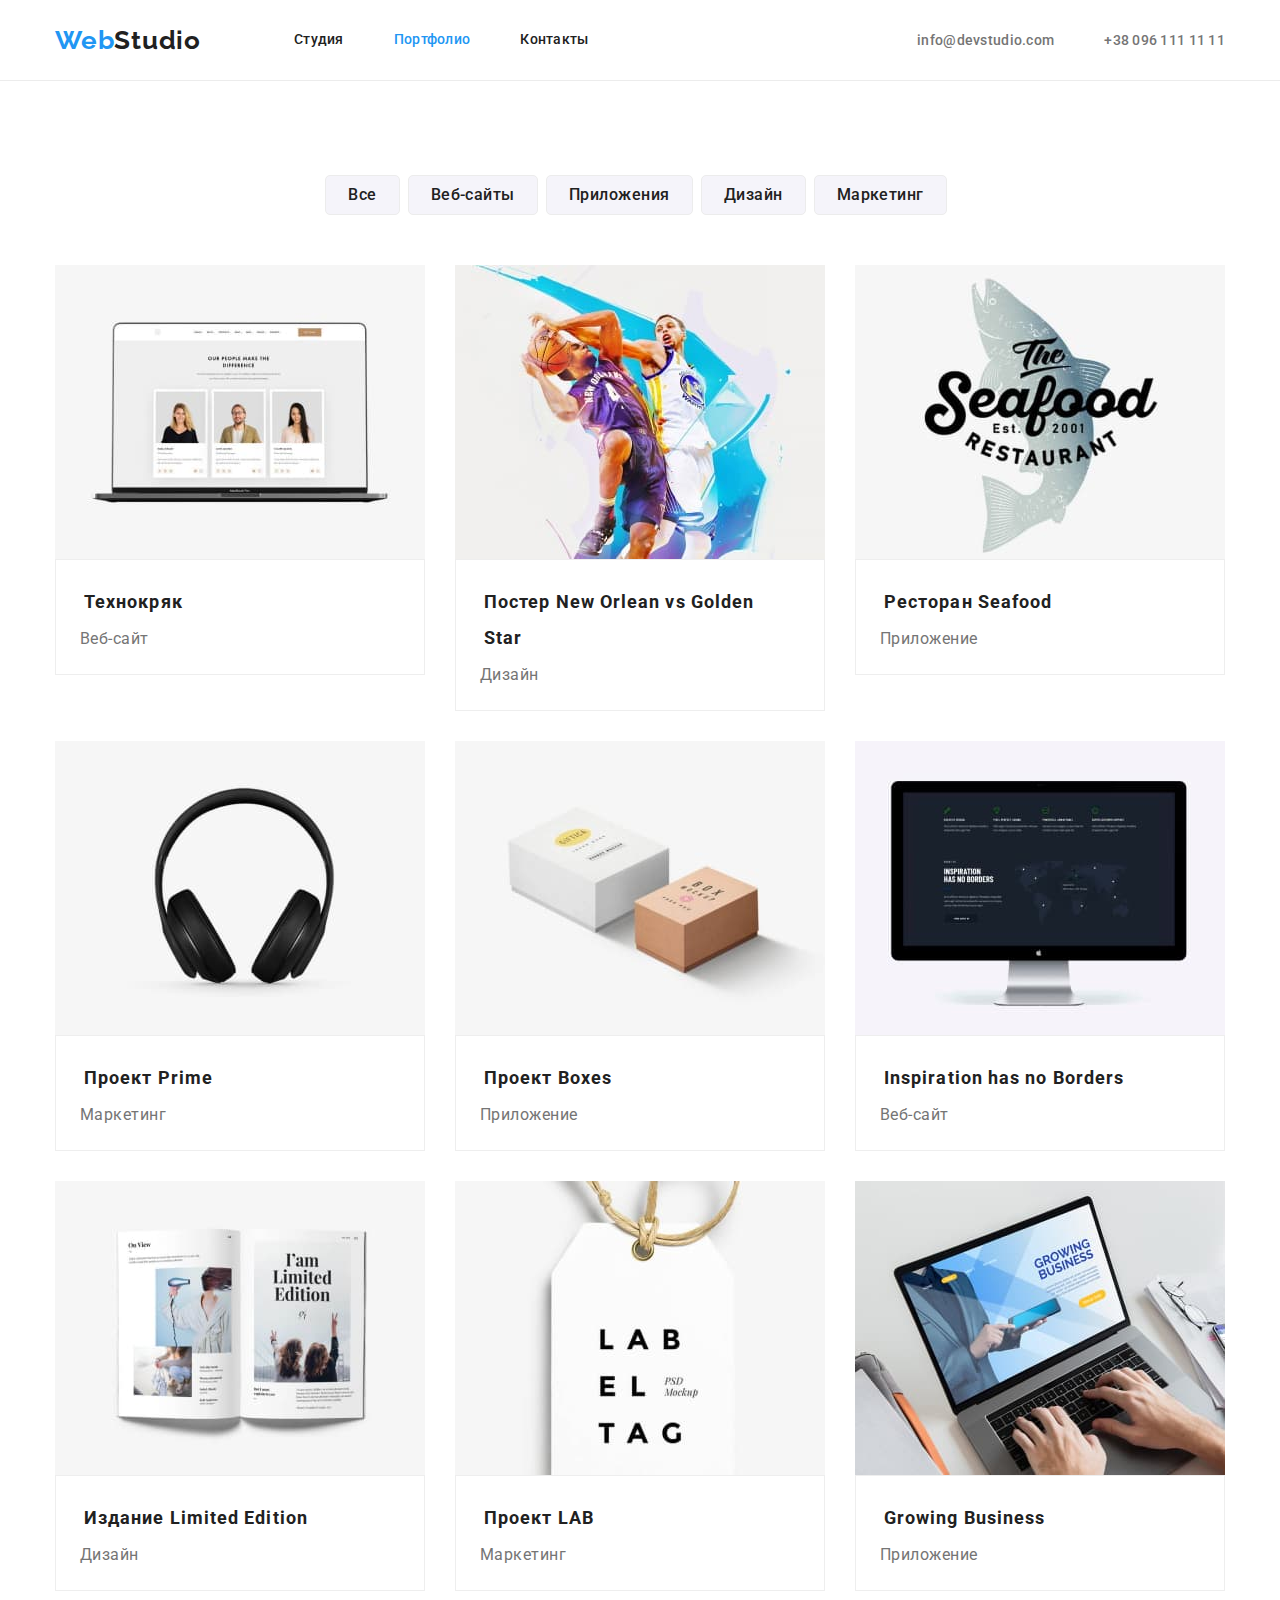
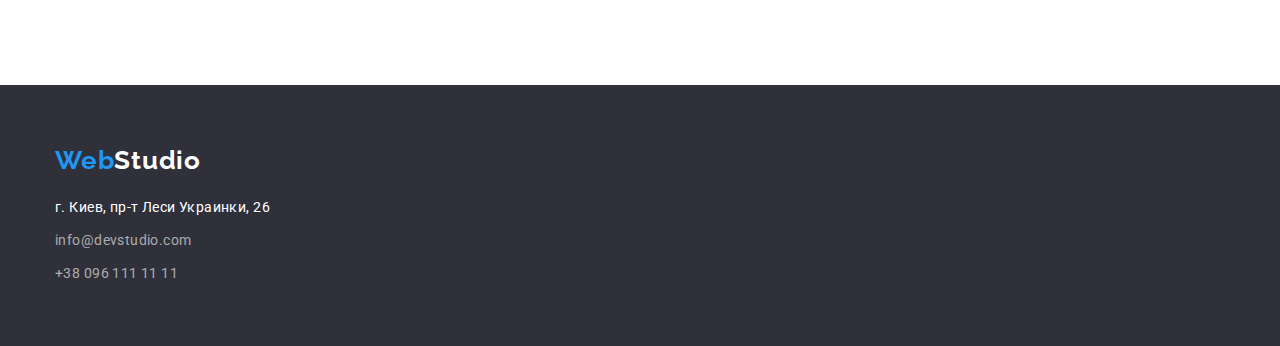
==== commit d5478446: "правки" ====
--- a/portfolio.html
+++ b/portfolio.html
@@ -41,22 +41,20 @@
     <main>
  
     <!-- Projects section -->
-    <section class="portfolio-section">
-            
-      <h2 class="visually-hidden">Projects</h2>  
+    <section class="section">
+      <div class="container">
+        <h1 class="visually-hidden">Projects</h1> 
+        <ul class="list buttons-list">
+            <li class="button-item" ><button type="button" class="btn filter-button">Все</button></li>
+            <li class="button-item"><button type="button" class="btn filter-button">Веб-сайты</button></li>
+            <li class="button-item" ><button type="button" class="btn filter-button">Приложения</button></li>
+            <li class="button-item" ><button type="button" class="btn filter-button">Дизайн</button></li>
+            <li class="button-item"><button type="button" class="btn filter-button">Маркетинг</button></li>
+        </ul>
       
-      <div class="container buttons-container">
-        <ul class="list buttons-list">
-            <li><button type="button" class="btn filter-button">Все</button></li>
-            <li><button type="button" class="btn filter-button">Веб-сайты</button></li>
-            <li><button type="button" class="btn filter-button">Приложения</button></li>
-            <li><button type="button" class="btn filter-button">Дизайн</button></li>
-            <li><button type="button" class="btn filter-button">Маркетинг</button></li>
-        </ul>
-      </div>
 
 
-    <div class="container projects-container">
+   
         <ul class="list projects-list">
             <li class="project-item">
                 <img
@@ -64,7 +62,7 @@
                 alt="Веб-сайт"
                 width="370"/>
                 <div class="project-text">
-                  <h3 class="project-name">Технокряк</h3>
+                  <h2 class="project-name">Технокряк</h2>
                   <p class="project-type">Веб-сайт</p>
                 </div>
             </li>
@@ -74,7 +72,7 @@
                 alt="Дизайн"
                 width="370"/>
                 <div class="project-text">
-                  <h3 class="project-name">Постер New Orlean vs Golden Star</h3>
+                  <h2 class="project-name">Постер New Orlean vs Golden Star</h2>
                   <p class="project-type">Дизайн</p>
                 </div>
               </li>
@@ -86,7 +84,7 @@
                 alt="Приложение"
                 width="370"/>
                 <div class="project-text">
-                  <h3 class="project-name">Ресторан Seafood</h3>
+                  <h2 class="project-name">Ресторан Seafood</h2>
                   <p class="project-type">Приложение</p>
                 </div>
                 
@@ -97,7 +95,7 @@
                 alt="Маркетинг"
                 width="370"/>
                 <div class="project-text">
-                  <h3 class="project-name">Проект Prime</h3>
+                  <h2 class="project-name">Проект Prime</h2>
                   <p class="project-type">Маркетинг</p>
                 </div>
                 
@@ -108,7 +106,7 @@
                 alt="Приложение"
                 width="370"/>
                 <div class="project-text">
-                  <h3 class="project-name">Проект Boxes</h3>
+                  <h2 class="project-name">Проект Boxes</h2>
                   <p class="project-type">Приложение</p>
                 </div>
                 
@@ -118,8 +116,9 @@
                 <img
                 src="./images/img.6.jpg"
                 alt="Веб-сайт"
-                width="370"/><div class="project-text">
-                  <h3 class="project-name">Inspiration has no Borders</h3>
+                width="370"/>
+                <div class="project-text">
+                  <h2 class="project-name">Inspiration has no Borders</h2>
                   <p class="project-type">Веб-сайт</p>
                 </div>
               
@@ -131,7 +130,7 @@
                 alt="Дизайн"
                 width="370"/>
                 <div class="project-text">
-                  <h3 class="project-name">Издание Limited Edition</h3>
+                  <h2 class="project-name">Издание Limited Edition</h2>
                   <p class="project-type">Дизайн</p>
                 </div>
                
@@ -143,7 +142,7 @@
                 alt="Маркетинг"
                 width="370"/>
                 <div class="project-text">
-                  <h3 class="project-name">Проект LAB</h3>
+                  <h2 class="project-name">Проект LAB</h2>
                   <p class="project-type">Маркетинг</p>
                 </div>
                 
@@ -155,41 +154,37 @@
                 alt="Приложение"
                 width="370"/>
                 <div class="project-text">
-                  <h3 class="project-name">Growing Business</h3>
+                  <h2 class="project-name">Growing Business</h2>
                   <p class="project-type">Приложение</p>
                 </div>
             </li>
         </ul>
-      </div>
-
+    
+</div>
     </section>
 
     </main>
 
     <!-- Footer section -->
      
-    <footer class="footer-section">
-      <div class="container">
+    
+     <footer class="footer-section">
+       <div class="container">
+      <a href="/" lang="en" class="footer-logo link"><span class="accent-text">Web</span>Studio</a>
+      <address class="adress">
+        <ul class="list">
+          <li class="address-item">
+            <a class="link"
+              href="https://goo.gl/maps/qdyA5LfLvFDguQMc7"
+              >г. Киев, пр-т Леси Украинки, 26</a >
+          </li>
+          <li class="address-item"><a class="link address-link" href="mailto:info@devstudio.com">info@devstudio.com</a></li>
+          <li class="address-item"><a class="link address-link" href="tel:+380961111111">+38 096 111 11 11</a></li>
+        </ul>
+      </address>
+    </div>
+    </footer>
 
-     <a href="/" lang="en" class="footer-logo link"><span class="accent-text">Web</span>Studio</a>
-     <address>
-       <ul class="list">
-         <li class="address-item">
-           <a class="link"
-             href="https://goo.gl/maps/KtKULsSCK2TDFwCBA"
-             target="_blank"
-             rel="noopener noreferrer"
-             >г. Киев, пр-т Леси Украинки, 26</a
-           >
-         </li>
-         <li class="address-item"><a class="link address-link" href="mailto:info@devstudio.com">info@devstudio.com</a></li>
-         <li class="address-item"><a class="link address-link" href="tel:+380961111111">+38 096 111 11 11</a></li>
-       </ul>
-     </address>
-   </div>
-   </footer>
+  </body>
 
-  
-  </body>
-  
 </html>--- a/CSS/styles.css
+++ b/CSS/styles.css
@@ -31,6 +31,7 @@
 ul {
     margin: 0;
     padding-left: 0;
+    list-style: none;
 }
 
 img {
@@ -60,23 +61,22 @@
 }
 
 .container {
-    display: block;
+   
     width: 1200px;
     padding-left: 15px;
     padding-right: 15px;
     margin: 0 auto;
-
 }
 
 
 /* Шапка */
 
 .header {
-    display: flex;
+ 
     background-color: var(--white-color);
-    padding-top: 0;
-    padding-bottom: 0;
-    align-items: center;
+   
+  
+    border-bottom: 1px solid #ececec;
 }
 
 .header-logo {
@@ -96,13 +96,9 @@
 .header .container {
     display: flex;
     align-items: center;
-    padding: 0 auto;
-    ;
-}
-
-.header-nav {
-    border-bottom: 1px solid #ececec;
-}
+  
+}
+
 
 .nav-list,
 .contact-list {
@@ -161,24 +157,22 @@
 .hero-section {
     display: block;
     align-items: center;
-    height: 600px;
-    width: 1600px;
+    text-align: center;
+padding-top: 200px;
+padding-bottom: 200px;
     background-color: var(--background-dark-color);
     margin: 0 auto;
 
 }
 
-.hero-container {
-    display: block;
-    padding-top: 200px;
-    padding-bottom: 200px;
-    text-align: center;
-}
+
 
 .hero-title {
-    display: inline-block;
+    margin-right: auto;
+    margin-left: auto;
+    display: block;
     width: 696px;
-    height: 120px;
+    margin-bottom:30px ;
     font-weight: 900;
     font-size: 44px;
     line-height: 1.36;
@@ -189,15 +183,12 @@
 }
 
 .hero-button {
-    display: block;
-    border-radius: 4px;
-    height: 50px;
-    width: 200px;
+    display: inline-block;
+    border-radius: 5px;
+    padding: 10px 32px;
+    min-width: 200px;
     align-items: center;
-    text-align: center;
-    margin-top: 30px;
-    margin-left: auto;
-    margin-right: auto;
+   
     font-family: inherit;
     font-weight: 700;
     font-size: 16px;
@@ -209,7 +200,7 @@
 
 .hero-button:hover,
 .hero-button:focus {
-    background-color: var(--accent-secondary-color);
+    background-color: var(--accent-color);
 }
 
 /* Переваги */
@@ -227,8 +218,8 @@
     margin: -1px;
 }
 
-.features-container {
-    display: flex;
+.section {
+  
     padding-top: 94px;
     padding-bottom: 94px;
 }
@@ -268,15 +259,15 @@
 }
 
 /* Послуги */
-.work-container {
-    display: block;
+.work-section {
+   
     padding-top: 0;
-    padding-bottom: 94px;
+   
 }
 
 .section-title {
     display: block;
-    margin-bottom: 30px;
+    margin-bottom: 50px;
     font-weight: 700;
     font-size: 36px;
     line-height: 1.17;
@@ -297,12 +288,10 @@
     margin-right: 30px;
 }
 
-
-/* Персонал */
+/* Команда */
 
 .team-section {
-    padding-top: 94px;
-    padding-bottom: 94px;
+  
     background-color: var(--background-gray-color);
 }
 
@@ -315,24 +304,24 @@
     display: flex;
 }
 
-
 .team-member {
-    display: flex;
-    flex-direction: column;
-    width: 270px;
+   
+  
     background-color: var(--white-color);
     box-shadow: 0px 1px 3px rgba(0, 0, 0, 0.12), 0px 1px 1px rgba(0, 0, 0, 0.14), 0px 2px 1px rgba(0, 0, 0, 0.2);
     border-radius: 0px 0px 4px 4px;
-
 }
 
 .team-member:not(:last-child) {
     margin-right: 30px;
 }
 
+.container-name{
+    padding-top: 30px;
+    padding-bottom: 30px;
+}
 .name {
-    display: block;
-    margin-top: 30px;
+   
     margin-bottom: 10px;
     font-weight: 500;
     font-size: 16px;
@@ -343,27 +332,22 @@
 }
 
 .job-title {
-    display: block;
-    margin-bottom: 30px;
+   
     font-weight: 400;
     font-size: 16px;
-    line-height: 1.19px;
-    text-align: center;
-    letter-spacing: 0.03em;
-}
-
-/* Адреса */
+    line-height: 1.19;
+    text-align: center;
+    letter-spacing: 0.03em;
+}
+
+/* Адреси */
 .footer-section {
-    background-color: var(--background-dark-color);
-}
-
-.footer-section .container {
-    display: block;
-    padding-top: 60px;
-    padding-bottom: 60 px;
-    /* padding-left: 0;
-  padding-right: auto; */
-}
+    padding: 60px 0;
+     background-color: var(--background-dark-color);
+}
+    
+
+
 
 .footer-logo {
     display: block;
@@ -390,6 +374,10 @@
 .address-item .address-link {
     color: rgba(255, 255, 255, 0.6)
 }
+.address-item :hover,
+.address-item :focus{
+    color: var(--accent-color);
+}
 
 .address-link:hover,
 .address-link:focus {
@@ -399,17 +387,6 @@
 .address-item:not(:last-child) {
     margin-bottom: 9px;
 }
-
-
-/* Portfolio page */
-
-/* Portfolio section */
-/*  
- .portfolio-section {
-   padding: 0 auto;
-   width: 100%;
-   
- } */
 
 .buttons-container {
     display: flex;
@@ -421,14 +398,14 @@
 }
 
 .buttons-list {
-    display: flex;
-    align-items: center;
-    margin: 0 auto;
+    justify-content: center;
+    display: flex;
+    margin-bottom: 50px;
 }
 
 .filter-button {
     display: block;
-    margin: 0 8px 0 0;
+margin-right: 8px;
     padding: 6px 22px;
     font-family: inherit;
     font-weight: 500;
@@ -438,7 +415,8 @@
     letter-spacing: 0.03em;
     color: var(--primary-title-color);
     background-color: var(--background-gray-color);
-    border-radius: 4px;
+    border: 1px solid #ececec;
+    border-radius: 5px;
 }
 
 .filter-button:hover,
@@ -458,7 +436,7 @@
 }
 
 .project-item {
-    display: block;
+    
     width: 370px;
     margin-right: 30px;
     margin-bottom: 30px;
@@ -467,8 +445,8 @@
 
 .project-text {
     display: block;
+    padding: 20px 24px;
     border: 1px solid #EEEEEE;
-    padding: 20px 24px;
 }
 
 .project-item:nth-child(3n) {
@@ -480,6 +458,7 @@
 }
 
 .project-name {
+    margin: 4px;
     font-weight: 700;
     font-size: 18px;
     line-height: 2;
@@ -488,6 +467,7 @@
 }
 
 .project-type {
+
     font-weight: 400;
     font-size: 16px;
     line-height: 1.88;
